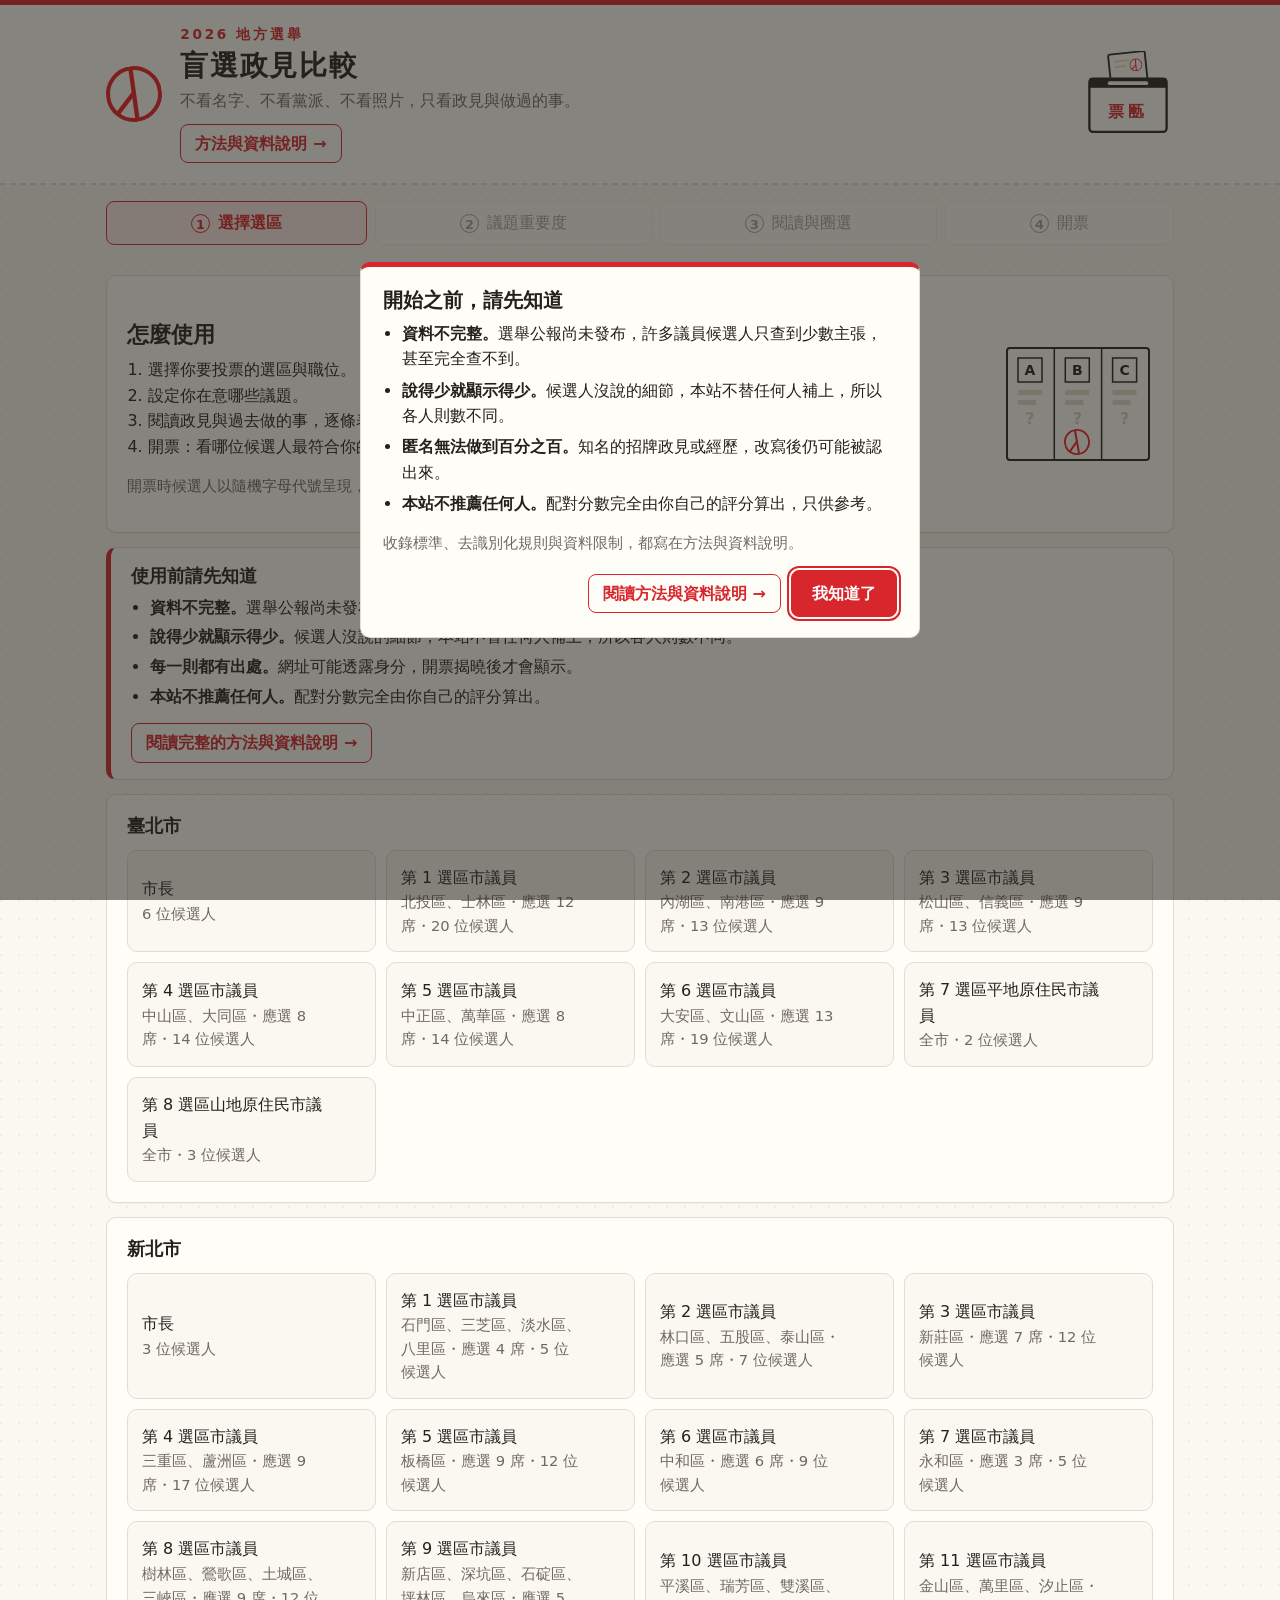
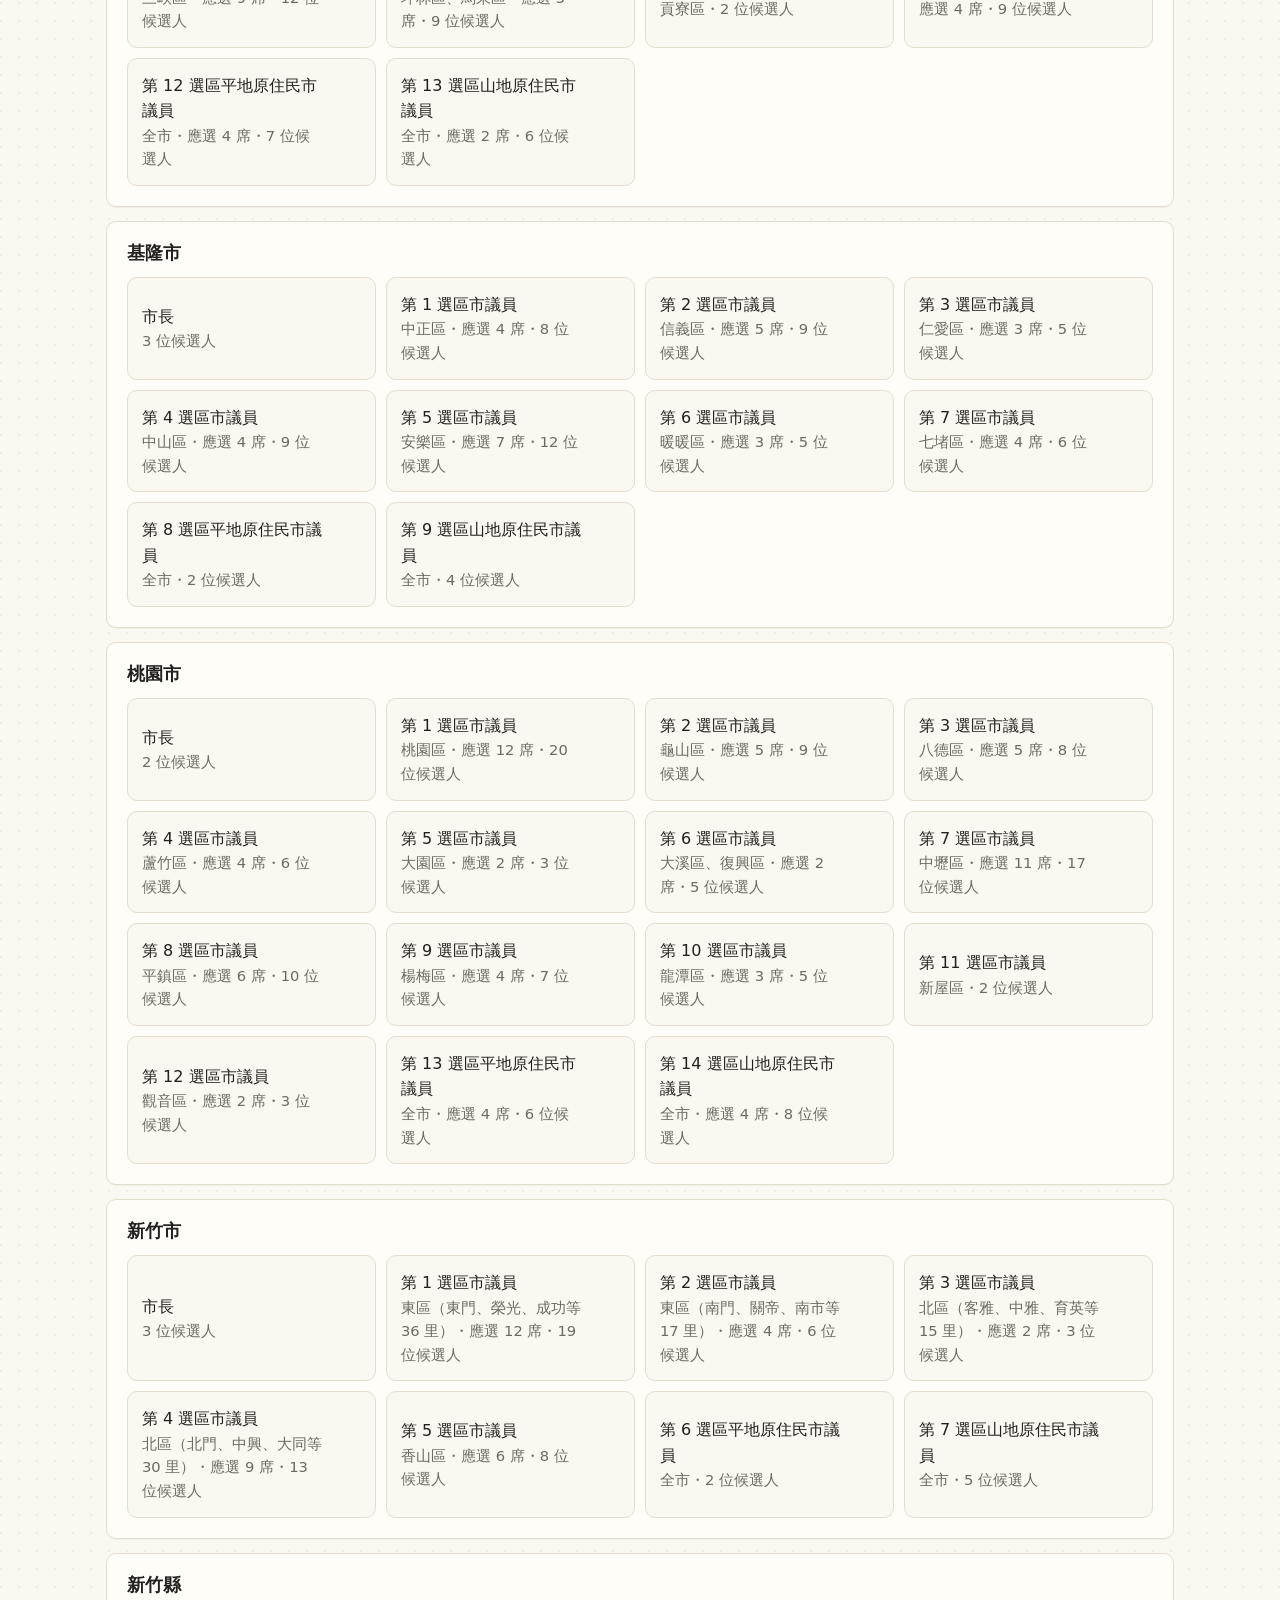
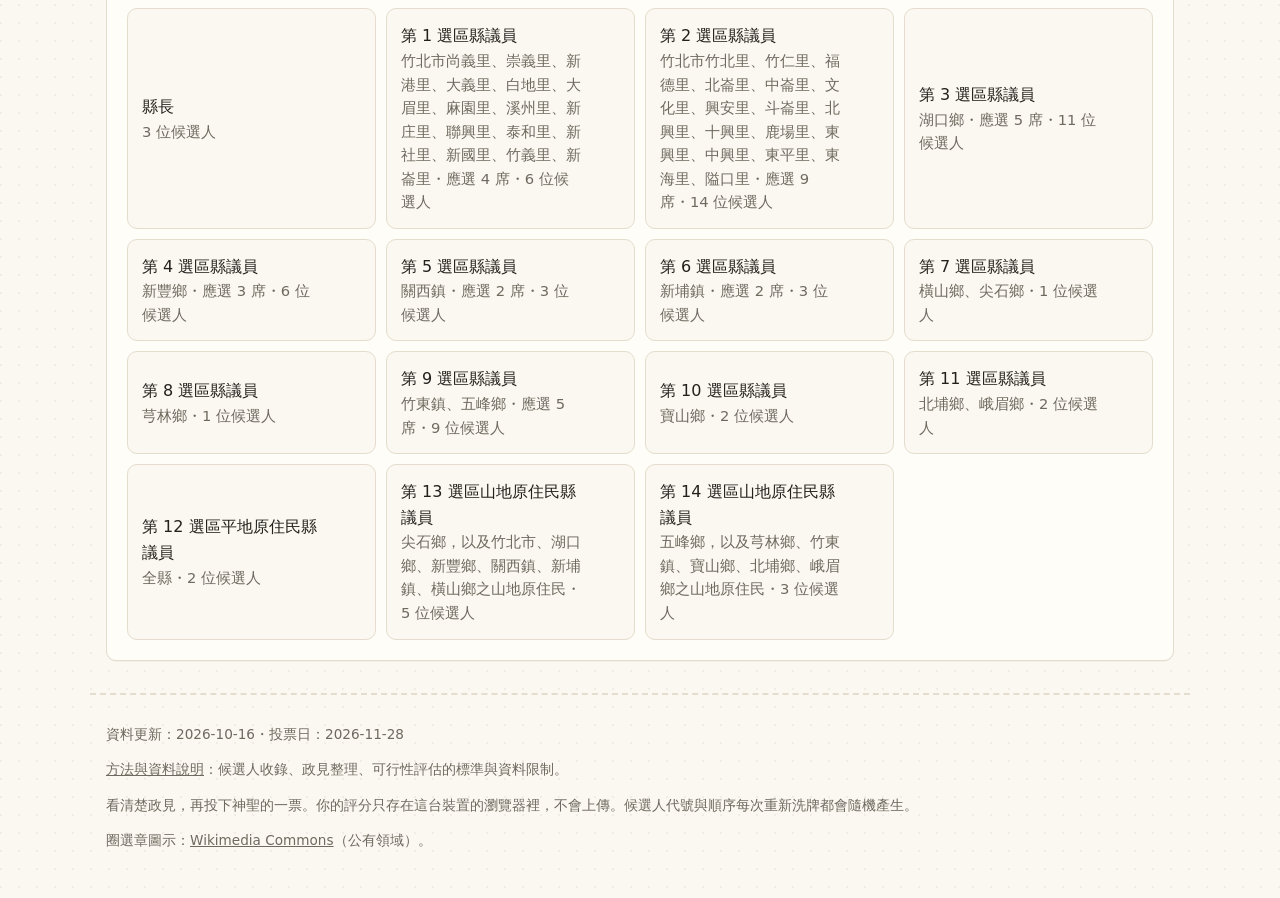
==== index.html @ 2485917e "Add Keelung, Taoyuan, Hsinchu City and Hsinchu County races; order regions geographically Co-Authore" ====
<!doctype html>
<html lang="zh-Hant-TW">
<head>
  <meta charset="utf-8">
  <meta name="viewport" content="width=device-width, initial-scale=1">
  <title>盲選政見比較 · 2026 地方選舉</title>
  <meta name="description" content="隱藏候選人姓名、黨籍與照片，只看政見與做過的事，幫你在沒有成見的情況下找到最合適的候選人。">
  <link rel="stylesheet" href="style.css">
  <script src="analytics.js"></script>
</head>
<body>
  <header class="site-header">
    <div class="wrap header-inner">
      <span class="stamp logo-stamp" aria-hidden="true"></span>
      <div class="header-text">
        <p class="eyebrow">2026 地方選舉</p>
        <h1 class="brand">盲選政見比較</h1>
        <p class="tagline">不看名字、不看黨派、不看照片，只看政見與做過的事。</p>
        <a class="method-cta" href="methodology.html">方法與資料說明<span aria-hidden="true">→</span></a>
      </div>
      <div class="countdown" id="countdown" hidden></div>
      <!-- 投票箱插圖 -->
      <svg class="ballot-box" viewBox="0 0 100 92" aria-hidden="true">
        <g transform="rotate(-6 50 20)">
          <rect x="30" y="2" width="40" height="34" rx="2" fill="#fffdf8" stroke="#23211d" stroke-width="2"/>
          <line x1="36" y1="10" x2="52" y2="10" stroke="#e4ddcd" stroke-width="2"/>
          <line x1="36" y1="16" x2="48" y2="16" stroke="#e4ddcd" stroke-width="2"/>
          <image href="assets/vote-stamp.svg" x="52" y="9" width="14" height="14"/>
        </g>
        <rect x="8" y="30" width="84" height="58" rx="4" fill="#fffdf8" stroke="#23211d" stroke-width="2.5"/>
        <rect x="8" y="30" width="84" height="10" fill="#23211d"/>
        <rect x="28" y="33" width="44" height="4" rx="2" fill="#fbf8f1"/>
        <text x="50" y="72" text-anchor="middle" font-size="17" font-weight="800" fill="#d7262c" font-family="'Noto Sans TC','PingFang TC',sans-serif" letter-spacing="4">票匭</text>
      </svg>
    </div>
  </header>

  <nav class="steps wrap" aria-label="步驟">
    <button data-step="race"><span class="step-no">1</span>選擇選區</button>
    <button data-step="weights"><span class="step-no">2</span>議題重要度</button>
    <button data-step="browse"><span class="step-no">3</span>閱讀與圈選</button>
    <button data-step="result"><span class="step-no">4</span>開票</button>
  </nav>

  <main id="app" class="wrap" tabindex="-1"></main>

  <footer class="site-footer wrap">
    <p id="data-note"></p>
    <p><a href="methodology.html">方法與資料說明</a>：候選人收錄、政見整理、可行性評估的標準與資料限制。</p>
    <p>看清楚政見，再投下神聖的一票。你的評分只存在這台裝置的瀏覽器裡，不會上傳。候選人代號與順序每次重新洗牌都會隨機產生。</p>
    <p>圈選章圖示：<a href="https://commons.wikimedia.org/wiki/File:Elected_candidate_symbol_(voting_stamp,_Taiwan).svg" target="_blank" rel="noopener noreferrer">Wikimedia Commons</a>（公有領域）。</p>
  </footer>

  <!-- 第一次進站的提醒：按「我知道了」後記在瀏覽器，之後不再出現 -->
  <dialog class="method-dialog" id="method-dialog" aria-labelledby="method-dialog-title">
    <h2 id="method-dialog-title">開始之前，請先知道</h2>
    <ul>
      <li><strong>資料不完整。</strong>選舉公報尚未發布，許多議員候選人只查到少數主張，甚至完全查不到。</li>
      <li><strong>說得少就顯示得少。</strong>候選人沒說的細節，本站不替任何人補上，所以各人則數不同。</li>
      <li><strong>匿名無法做到百分之百。</strong>知名的招牌政見或經歷，改寫後仍可能被認出來。</li>
      <li><strong>本站不推薦任何人。</strong>配對分數完全由你自己的評分算出，只供參考。</li>
    </ul>
    <p class="muted">收錄標準、去識別化規則與資料限制，都寫在方法與資料說明。</p>
    <div class="dialog-actions">
      <a class="method-cta" href="methodology.html">閱讀方法與資料說明<span aria-hidden="true">→</span></a>
      <button class="primary" id="method-dialog-ok" type="button" autofocus>我知道了</button>
    </div>
  </dialog>

  <!-- 資料檔：data/sample.js 為虛構範例，可替換成其他選區資料 -->
  <script src="data/new-taipei.js"></script>
  <script src="data/new-taipei-council-01.js"></script>
  <script src="data/new-taipei-council-02.js"></script>
  <script src="data/new-taipei-council-03.js"></script>
  <script src="data/new-taipei-council-04.js"></script>
  <script src="data/new-taipei-council-05.js"></script>
  <script src="data/new-taipei-council-06.js"></script>
  <script src="data/new-taipei-council-07.js"></script>
  <script src="data/new-taipei-council-08.js"></script>
  <script src="data/new-taipei-council-09.js"></script>
  <script src="data/new-taipei-council-10.js"></script>
  <script src="data/new-taipei-council-11.js"></script>
  <script src="data/new-taipei-council-12.js"></script>
  <script src="data/new-taipei-council-13.js"></script>
  <script src="data/taipei-mayor.js"></script>
  <script src="data/taipei-council-01.js"></script>
  <script src="data/taipei-council-02.js"></script>
  <script src="data/taipei-council-03.js"></script>
  <script src="data/taipei-council-04.js"></script>
  <script src="data/taipei-council-05.js"></script>
  <script src="data/taipei-council-06.js"></script>
  <script src="data/taipei-council-pi.js"></script>
  <script src="data/taipei-council-mi.js"></script>
  <script src="data/keelung-mayor.js"></script>
  <script src="data/keelung-council-01.js"></script>
  <script src="data/keelung-council-02.js"></script>
  <script src="data/keelung-council-03.js"></script>
  <script src="data/keelung-council-04.js"></script>
  <script src="data/keelung-council-05.js"></script>
  <script src="data/keelung-council-06.js"></script>
  <script src="data/keelung-council-07.js"></script>
  <script src="data/keelung-council-08.js"></script>
  <script src="data/keelung-council-09.js"></script>
  <script src="data/taoyuan-mayor.js"></script>
  <script src="data/taoyuan-council-01.js"></script>
  <script src="data/taoyuan-council-02.js"></script>
  <script src="data/taoyuan-council-03.js"></script>
  <script src="data/taoyuan-council-04.js"></script>
  <script src="data/taoyuan-council-05.js"></script>
  <script src="data/taoyuan-council-06.js"></script>
  <script src="data/taoyuan-council-07.js"></script>
  <script src="data/taoyuan-council-08.js"></script>
  <script src="data/taoyuan-council-09.js"></script>
  <script src="data/taoyuan-council-10.js"></script>
  <script src="data/taoyuan-council-11.js"></script>
  <script src="data/taoyuan-council-12.js"></script>
  <script src="data/taoyuan-council-13.js"></script>
  <script src="data/taoyuan-council-14.js"></script>
  <script src="data/hsinchu-city-mayor.js"></script>
  <script src="data/hsinchu-city-council-01.js"></script>
  <script src="data/hsinchu-city-council-02.js"></script>
  <script src="data/hsinchu-city-council-03.js"></script>
  <script src="data/hsinchu-city-council-04.js"></script>
  <script src="data/hsinchu-city-council-05.js"></script>
  <script src="data/hsinchu-city-council-06.js"></script>
  <script src="data/hsinchu-city-council-07.js"></script>
  <script src="data/hsinchu-county-mayor.js"></script>
  <script src="data/hsinchu-county-council-01.js"></script>
  <script src="data/hsinchu-county-council-02.js"></script>
  <script src="data/hsinchu-county-council-03.js"></script>
  <script src="data/hsinchu-county-council-04.js"></script>
  <script src="data/hsinchu-county-council-05.js"></script>
  <script src="data/hsinchu-county-council-06.js"></script>
  <script src="data/hsinchu-county-council-07.js"></script>
  <script src="data/hsinchu-county-council-08.js"></script>
  <script src="data/hsinchu-county-council-09.js"></script>
  <script src="data/hsinchu-county-council-10.js"></script>
  <script src="data/hsinchu-county-council-11.js"></script>
  <script src="data/hsinchu-county-council-12.js"></script>
  <script src="data/hsinchu-county-council-13.js"></script>
  <script src="data/hsinchu-county-council-14.js"></script>
  <script src="data/new-taipei-feasibility.js"></script>
  <script src="app.js"></script>
</body>
</html>
---- style.css ----
/*
 * 視覺主題：選票紙 + 圈選章。
 * 底色取自選票的米白紙張，唯一的強調色是圈選章的「朱紅印泥」。
 * 刻意避開藍、綠、白綠、橘、黃等容易聯想到特定政黨的顏色；
 * 候選人之間只用字母區分，不使用不同顏色。
 */
:root {
  --bg: #fbf8f1;
  --paper: #fffdf8;
  --ink: #23211d;
  --muted: #6f6a60;
  --line: #e4ddcd;
  --soft: #f3eee2;
  --stamp: #d7262c;
  --stamp-soft: #fbe9e6;
  --radius: 10px;
  color-scheme: light;
}

* { box-sizing: border-box; }
body {
  margin: 0;
  background:
    radial-gradient(circle at 1px 1px, rgba(35, 33, 29, .05) 1px, transparent 0) 0 0 / 18px 18px,
    var(--bg);
  color: var(--ink);
  font-family: "Noto Sans TC", "PingFang TC", "Microsoft JhengHei", system-ui, sans-serif;
  line-height: 1.6;
}
.wrap { max-width: 1100px; margin: 0 auto; padding: 0 16px; }
h1, h2, h3, h4 { line-height: 1.3; }
h2 { font-size: 1.4rem; margin: 1.5rem 0 .5rem; }
h3 { font-size: 1.1rem; margin: 0 0 .75rem; }
.muted { color: var(--muted); font-size: .92rem; }
button, input { font: inherit; color: inherit; }
button { cursor: pointer; }
button:focus-visible, input:focus-visible, summary:focus-visible {
  outline: 2px solid var(--stamp); outline-offset: 2px;
}
#app:focus { outline: none; }

/* ---------- 圈選章 ---------- */
.stamp {
  /* 圈選章圖檔：Wikimedia Commons, Public Domain */
  display: inline-block; flex: none;
  width: 1.6em; height: 1.6em;
  background: url(assets/vote-stamp.svg) center / contain no-repeat;
}
.stamp.on-dark { filter: brightness(0) invert(1); }

/* ---------- 頁首 ---------- */
.site-header {
  background: var(--paper);
  border-bottom: 2px dashed var(--line); /* 選票撕線 */
  position: relative;
}
.site-header::before { /* 頂端朱紅細條 */
  content: ""; position: absolute; inset: 0 0 auto 0; height: 5px; background: var(--stamp);
}
.header-inner { display: flex; align-items: center; gap: 18px; padding-block: 24px 20px; }
.logo-stamp { font-size: 2.2rem; transform: rotate(-8deg); }
.header-text { flex: 1; min-width: 0; }
.eyebrow { margin: 0; font-size: .85rem; letter-spacing: .2em; color: var(--stamp); font-weight: 700; }
.brand { margin: 2px 0 0; font-size: 1.75rem; letter-spacing: .06em; }
.tagline { margin: .25rem 0 0; color: var(--muted); }
.countdown {
  flex: none; text-align: center; border: 2px solid var(--ink); border-radius: 8px;
  padding: 6px 14px; background: var(--paper); line-height: 1.25;
}
.countdown small { display: block; font-size: .75rem; color: var(--muted); }
.countdown strong { font-size: 1.8rem; color: var(--stamp); font-variant-numeric: tabular-nums; }
.ballot-box { flex: none; width: 92px; height: auto; }
@media (max-width: 640px) {
  .ballot-box { display: none; }
  .header-inner { flex-wrap: wrap; gap: 12px; }
  .logo-stamp { font-size: 1.7rem; }
  .brand { font-size: 1.4rem; }
}

/* ---------- 步驟 ---------- */
.steps { display: flex; gap: 8px; padding-block: 16px; overflow-x: auto; }
.steps button {
  flex: 1 0 auto; display: inline-flex; align-items: center; justify-content: center; gap: 8px;
  border: 1px solid var(--line); background: var(--paper);
  border-radius: 8px; padding: 8px 14px; white-space: nowrap;
}
.step-no {
  display: inline-grid; place-items: center; width: 1.5em; height: 1.5em;
  border: 1.5px solid currentColor; border-radius: 50%; font-size: .8rem; font-weight: 700;
}
.steps button[aria-current="step"] { border-color: var(--stamp); color: var(--stamp); font-weight: 700; background: var(--stamp-soft); }
.steps button:disabled { opacity: .4; cursor: not-allowed; }

/* ---------- 卡片 ---------- */
.card, .intro {
  background: var(--paper); border: 1px solid var(--line);
  border-radius: var(--radius); padding: 20px; margin: 14px 0;
  box-shadow: 0 1px 0 rgba(35, 33, 29, .04);
}
.intro { display: grid; grid-template-columns: 1fr auto; gap: 20px; align-items: center; }
.intro ol { padding-left: 1.3em; margin: .5rem 0; }
.intro-art { width: 150px; }
@media (max-width: 640px) { .intro { grid-template-columns: 1fr; } .intro-art { display: none; } }

.race-list { display: grid; gap: 10px; grid-template-columns: repeat(auto-fill, minmax(220px, 1fr)); }
.race-btn {
  display: flex; align-items: center; gap: 12px; text-align: left;
  padding: 14px; border: 1.5px solid var(--line); border-radius: var(--radius); background: var(--bg);
}
.race-btn > span:first-child { flex: 1; display: flex; flex-direction: column; }
.race-btn .stamp { opacity: 0; transform: rotate(-12deg) scale(.6); transition: .15s; }
.race-btn:hover { border-color: var(--ink); }
.race-btn:hover .stamp { opacity: .35; transform: rotate(-12deg) scale(1); }
.race-btn.is-selected { border-color: var(--stamp); }
.race-btn.is-selected .stamp { opacity: 1; transform: rotate(-12deg) scale(1); }

.seg { display: inline-flex; flex-wrap: wrap; border: 1px solid var(--line); border-radius: 8px; overflow: hidden; background: var(--paper); }
.seg button { border: 0; background: transparent; padding: 6px 12px; border-right: 1px solid var(--line); }
.seg button:last-child { border-right: 0; }
.seg button[aria-checked="true"] { background: var(--ink); color: var(--paper); }

.weights { display: grid; gap: 10px; margin: 16px 0; }
.weight-row {
  display: flex; flex-wrap: wrap; align-items: center; justify-content: space-between; gap: 8px;
  background: var(--paper); border: 1px solid var(--line); border-radius: var(--radius); padding: 10px 14px;
}
.weight-label { font-weight: 600; }

.toolbar { display: flex; flex-wrap: wrap; gap: 10px; align-items: center; margin: 12px 0; }
.search {
  flex: 1 1 220px; min-width: 0; padding: 7px 12px;
  border: 1px solid var(--line); border-radius: 8px; background: var(--paper);
}
.check { display: inline-flex; gap: 6px; align-items: center; font-size: .92rem; }
.check input { accent-color: var(--stamp); }

.chips { display: flex; flex-wrap: wrap; gap: 6px; margin-bottom: 10px; }
.chip { border: 1px solid var(--line); background: var(--paper); border-radius: 999px; padding: 4px 12px; font-size: .9rem; }
.chip[aria-pressed="true"] { background: var(--ink); color: var(--paper); border-color: var(--ink); }

.progress { display: flex; align-items: center; gap: 10px; font-size: .9rem; color: var(--muted); }
.bar { display: inline-block; flex: 1; max-width: 240px; height: 6px; background: var(--soft); border-radius: 99px; overflow: hidden; }
.bar > span { display: block; height: 100%; background: var(--stamp); }
.bar.big { display: block; max-width: none; height: 10px; margin: 8px 0 4px; }

/* ---------- 政見比較：選票欄位 ---------- */
.topic-block { margin: 26px 0; }
.topic-block > h3 { display: flex; align-items: center; gap: 8px; border-bottom: 2px solid var(--ink); padding-bottom: 6px; }
.topic-block > h3::before { content: ""; width: 6px; height: 1.1em; background: var(--stamp); border-radius: 2px; }
.compare { display: grid; gap: 12px; grid-template-columns: repeat(var(--n), minmax(0, 1fr)); }
@media (max-width: 760px) { .compare { grid-template-columns: 1fr; } }
.compare.many { grid-template-columns: repeat(auto-fill, minmax(240px, 1fr)); }
.absent { font-size: .88rem; color: var(--muted); margin: -4px 0 10px; }
.kind-section { margin-top: 28px; padding-top: 16px; border-top: 3px double var(--ink); }
.kind-title { margin-bottom: 4px; }
.kind-title .muted { font-size: .9rem; font-weight: 400; }
.past-detail { margin-top: 8px; }
.past-detail > summary { cursor: pointer; font-size: .9rem; text-decoration: underline; }
.past-detail .past-role { margin-top: 10px; }
.past-detail .stream { margin-top: 8px; }
.warn { display: inline-block; margin-left: 6px; padding: 0 6px; border: 1px dashed var(--stamp); color: var(--stamp); font-size: .82rem; border-radius: 3px; }
/* 全盲閱讀：不分候選人，所有項目打散成卡片 */
.stream { display: grid; gap: 12px; grid-template-columns: repeat(auto-fill, minmax(260px, 1fr)); }
.stream .item { background: var(--paper); border: 1.5px solid var(--ink); border-radius: 4px; padding: 12px; }
.col { background: var(--paper); border: 1.5px solid var(--ink); border-radius: 4px; padding: 0 12px 12px; }

/* 候選人代號：仿選票上的號次方格 */
.cand-tag {
  display: flex; align-items: center; gap: 10px;
  font-size: 1rem; margin: 0 -12px 8px; padding: 8px 12px;
  border-bottom: 1.5px solid var(--ink); letter-spacing: .04em;
}
.cand-tag .letter {
  display: inline-grid; place-items: center; width: 1.9em; height: 1.9em;
  border: 1.5px solid var(--ink); font-weight: 800; font-size: 1.05rem;
}
.card > .cand-tag { margin: -20px -20px 12px; padding: 12px 20px; }
.card.result > .result-head .cand-tag { margin: 0; padding: 0; border: 0; }
.empty { color: var(--muted); font-style: italic; font-size: .92rem; }

.item { border-top: 1px dashed var(--line); padding: 10px 0; }
.item:first-of-type { border-top: 0; }
.item-meta { display: flex; gap: 6px; font-size: .78rem; }
.item-meta span { background: var(--soft); border-radius: 4px; padding: 1px 6px; color: var(--muted); }
.item.record .kind { border: 1px solid var(--muted); background: transparent; }
.item-title { margin: 4px 0 2px; font-weight: 600; }
.item-detail { margin: 0; font-size: .92rem; color: var(--muted); }
.item-src { margin: 4px 0 0; font-size: .82rem; }
.item-src a { color: inherit; }

.rate { display: flex; gap: 6px; margin-top: 8px; }
.rate button {
  flex: 1; display: inline-flex; align-items: center; justify-content: center; gap: 4px;
  border: 1px solid var(--line); background: transparent; border-radius: 6px; padding: 4px 0; font-size: .88rem;
}
.rate .stamp { font-size: .75rem; display: none; }
.rate button.r1[aria-checked="true"] { border-color: var(--stamp); color: var(--stamp); background: var(--stamp-soft); font-weight: 700; }
.rate button.r1[aria-checked="true"] .stamp { display: inline-grid; animation: stamp .25s ease-out; }
.rate button.r0[aria-checked="true"] { background: var(--soft); border-color: var(--muted); }
.rate button.r-1[aria-checked="true"] { border-color: var(--ink); background: var(--ink); color: var(--paper); }
@keyframes stamp { from { transform: scale(1.8) rotate(-20deg); opacity: 0; } to { transform: scale(1) rotate(-8deg); opacity: 1; } }
@media (prefers-reduced-motion: reduce) { .rate button .stamp { animation: none !important; } }

/* ---------- 可行性評估 ---------- */
.feas { margin-top: 8px; padding: 8px 10px; background: var(--soft); border-radius: 6px; font-size: .86rem; }
.feas p { margin: 0; }
.feas-head { display: flex; flex-wrap: wrap; align-items: center; gap: 6px; font-weight: 700; }
.feas-aspects { display: inline-flex; flex-wrap: wrap; gap: 4px; font-weight: 400; }
.feas.long { background: var(--paper); border: 1px dashed var(--ink); }
.feas-long { display: flex; flex-wrap: wrap; gap: 4px 14px; margin-top: 4px !important; font-weight: 600; }
.feas-reason { color: var(--muted); margin-top: 4px !important; }
.lv, .lv-sm { border-radius: 4px; padding: 0 6px; border: 1.5px solid var(--muted); }
.lv-sm { font-size: .76rem; border-width: 1px; }
.lv-high { border-color: var(--ink); background: var(--ink); color: var(--paper); }
.lv-medium { border-color: var(--ink); color: var(--ink); background: var(--paper); }
.lv-low { border-color: var(--stamp); color: var(--stamp); background: var(--paper); }
.lv-unclear { border-style: dashed; color: var(--muted); }
.method { margin: 10px 0; font-size: .9rem; background: var(--paper); border: 1px solid var(--line); border-radius: 6px; padding: 8px 12px; }
.method summary { cursor: pointer; font-weight: 700; }
.method ul { margin: 6px 0 0; padding-left: 1.2em; }

/* ---------- 過去政見兌現 ---------- */
.status {
  display: inline-block; font-size: .8rem; font-weight: 700; border-radius: 4px;
  padding: 1px 8px; margin-top: 6px; border: 1.5px solid var(--muted); color: var(--muted);
}
.status.s-done { border-color: var(--ink); background: var(--ink); color: var(--paper); }
.status.s-partial, .status.s-in_progress { border-color: var(--ink); color: var(--ink); }
.status.s-not_done { border-color: var(--stamp); color: var(--stamp); }
.status.s-unknown, .status.s-not_applicable { border-style: dashed; }
.status-row { display: flex; flex-wrap: wrap; gap: 6px; margin: 0; }
.status-row .status { margin-top: 0; }
.past-panel .compare .col { padding-bottom: 14px; }
.past-role + .past-role { border-top: 1px dashed var(--line); margin-top: 10px; padding-top: 10px; }
.past-role p { margin: 2px 0; }
.rate-line { display: flex; flex-wrap: wrap; gap: 6px; align-items: baseline; font-size: .9rem; margin-top: 6px !important; }
.rate-line strong { color: var(--stamp); }
.rate-line a { color: inherit; font-size: .82rem; }
.past-summary { display: flex; flex-wrap: wrap; gap: 8px; align-items: center; margin-top: 10px; font-size: .9rem; }

/* ---------- 按鈕 ---------- */
.actions { display: flex; justify-content: flex-end; margin: 24px 0; }
.primary, summary.primary {
  display: inline-flex; align-items: center; gap: 8px;
  background: var(--stamp); color: #fff; border: 1px solid var(--stamp);
  border-radius: 8px; padding: 10px 20px; font-weight: 700;
}
.primary:hover { filter: brightness(1.08); }
.link { border: 0; background: none; text-decoration: underline; padding: 0; color: var(--stamp); }
.race-note {
  font-size: .88rem; color: var(--muted); background: var(--paper);
  border: 1px solid var(--line); border-left: 4px solid var(--stamp); border-radius: 6px; padding: 8px 12px;
}
.notice { background: var(--stamp-soft); border-radius: var(--radius); padding: 12px 14px; }

/* ---------- 開票結果 ---------- */
.result-head { display: flex; align-items: center; gap: 12px; }
.result-head .cand-tag { flex: 1; }
.rank { font-weight: 800; color: var(--muted); min-width: 2em; }
.pct { font-size: 1.4rem; font-weight: 800; font-variant-numeric: tabular-nums; }
.result.top { border: 2px solid var(--stamp); }
.result.top .rank { color: var(--stamp); }
.best-stamp {
  transform: rotate(-8deg); white-space: nowrap;
  border: 3px double var(--stamp); color: var(--stamp); border-radius: 6px;
  padding: 2px 10px; font-weight: 900; letter-spacing: .2em; opacity: .85; pointer-events: none;
}
.breakdown { list-style: none; padding: 0; margin: 8px 0 0; font-size: .9rem; }
.breakdown li { display: flex; justify-content: space-between; gap: 8px; border-top: 1px solid var(--soft); padding: 4px 0; }
.identity {
  margin-top: 12px; padding: 10px 12px; border: 2px solid var(--ink); border-radius: 6px; background: var(--bg);
  display: flex; flex-wrap: wrap; gap: 12px; align-items: baseline;
}
.identity strong { font-size: 1.15rem; }

.reveal-box { display: flex; flex-direction: column; align-items: flex-start; gap: 12px; margin: 24px 0; }
.reveal-box > button:not(.primary) { border: 1px solid var(--line); background: var(--paper); border-radius: 8px; padding: 7px 14px; }
.reveal-box details { background: var(--paper); border: 1px solid var(--line); border-radius: var(--radius); padding: 12px; }
.reveal-box summary { list-style: none; cursor: pointer; }
.reveal-box summary::-webkit-details-marker { display: none; }

.site-footer { color: var(--muted); font-size: .85rem; border-top: 2px dashed var(--line); padding-block: 16px 32px; margin-top: 32px; }
.site-footer a { color: inherit; }

/* ---------- 方法與資料說明頁 ---------- */
.brand-link, .brand-link:visited { color: inherit; text-decoration: none; }
.doc { max-width: 860px; }
.doc h1 { font-size: 1.6rem; margin: 0 0 .25rem; }
.doc h2 { margin-top: 0; }
.doc h3 { margin: 1.1rem 0 .4rem; font-size: 1rem; }
.doc li { margin: 4px 0; }
.doc section { scroll-margin-top: 16px; }
.doc a { color: var(--stamp); }
.toc ol { columns: 2; column-gap: 24px; margin: 8px 0 0; }
@media (max-width: 640px) { .toc ol { columns: 1; } }
table.def { width: 100%; border-collapse: collapse; font-size: .92rem; margin: 6px 0; }
table.def th, table.def td { border-top: 1px solid var(--line); padding: 8px 6px; vertical-align: top; text-align: left; }
table.def th { width: 8.5em; white-space: nowrap; }
@media (max-width: 640px) { table.def th { width: auto; white-space: normal; } }
.formula { font-family: ui-monospace, Menlo, monospace; background: var(--soft); border-radius: 6px; padding: 8px 12px; overflow-x: auto; }
.todo { background: #fff4c2; border: 1px dashed #b38f00; border-radius: 6px; padding: 6px 10px; display: block; margin-top: 8px; }
.back { margin: 24px 0; }
.back .primary { text-decoration: none; }
.site-header a.stamp { text-decoration: none; }
.method-link { color: var(--stamp); white-space: nowrap; font-weight: 700; }
.method-cta {
  display: inline-flex; align-items: center; gap: 6px; margin-top: 10px;
  border: 1.5px solid var(--stamp); border-radius: 8px; padding: 6px 14px;
  color: var(--stamp); background: var(--paper); font-weight: 700; text-decoration: none;
}
.method-cta:hover { background: var(--stamp-soft); }
.method-card {
  background: var(--paper); border: 1px solid var(--line); border-left: 5px solid var(--stamp);
  border-radius: var(--radius); padding: 16px 20px; margin: 14px 0;
}
.method-card h2 { margin: 0 0 .4rem; font-size: 1.15rem; }
.method-card ul { margin: 0 0 .2rem; padding-left: 1.2em; }
.method-card li { margin: .25rem 0; }
.doc a.primary { color: #fff; }

/* ---------- 第一次進站提醒 ---------- */
.method-dialog {
  width: min(560px, calc(100vw - 32px)); max-height: calc(100vh - 32px); overflow: auto;
  border: 1px solid var(--line); border-top: 5px solid var(--stamp); border-radius: var(--radius);
  background: var(--paper); color: var(--ink); padding: 20px 22px;
}
.method-dialog::backdrop { background: rgba(35, 33, 29, .55); }
.method-dialog h2 { margin: 0 0 .5rem; font-size: 1.25rem; }
.method-dialog ul { margin: 0 0 .6rem; padding-left: 1.2em; }
.method-dialog li { margin: .35rem 0; }
.dialog-actions { display: flex; flex-wrap: wrap; justify-content: flex-end; align-items: center; gap: 10px; margin-top: 8px; }
.dialog-actions .method-cta { margin-top: 0; }
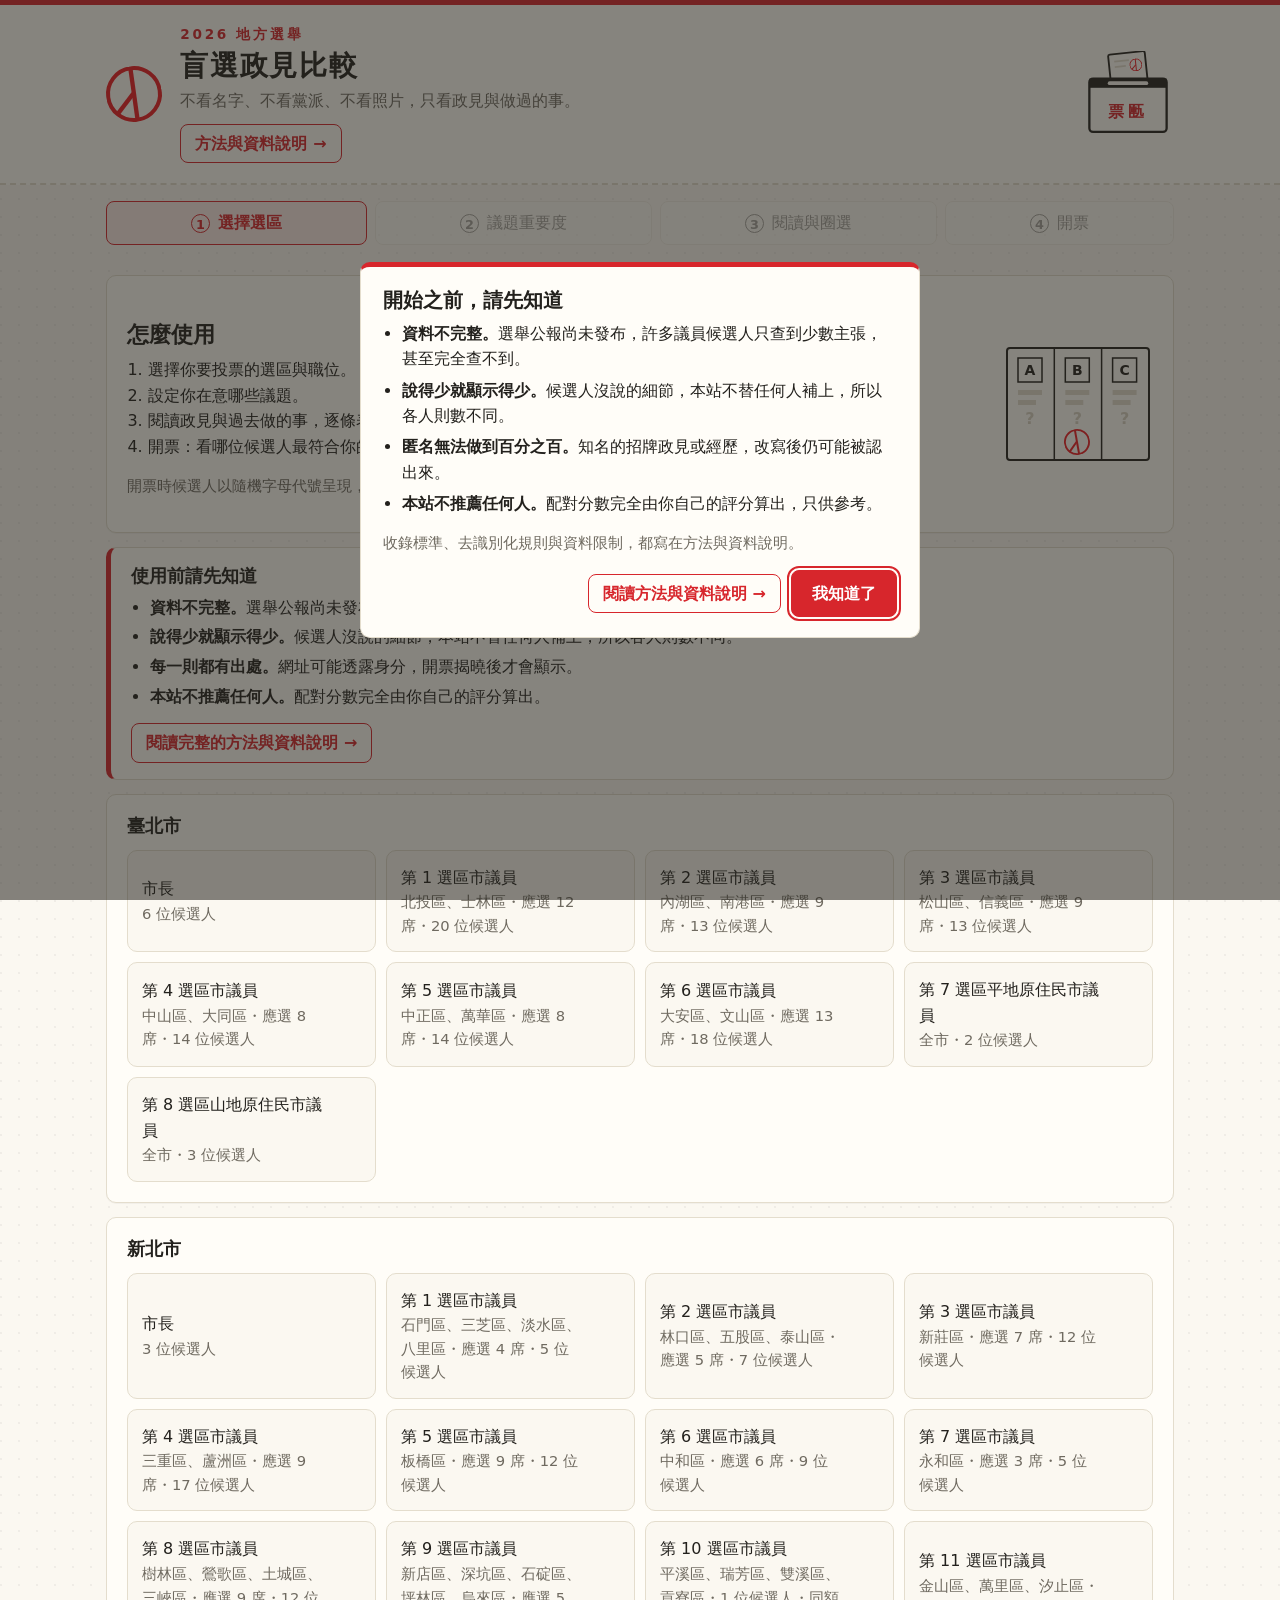
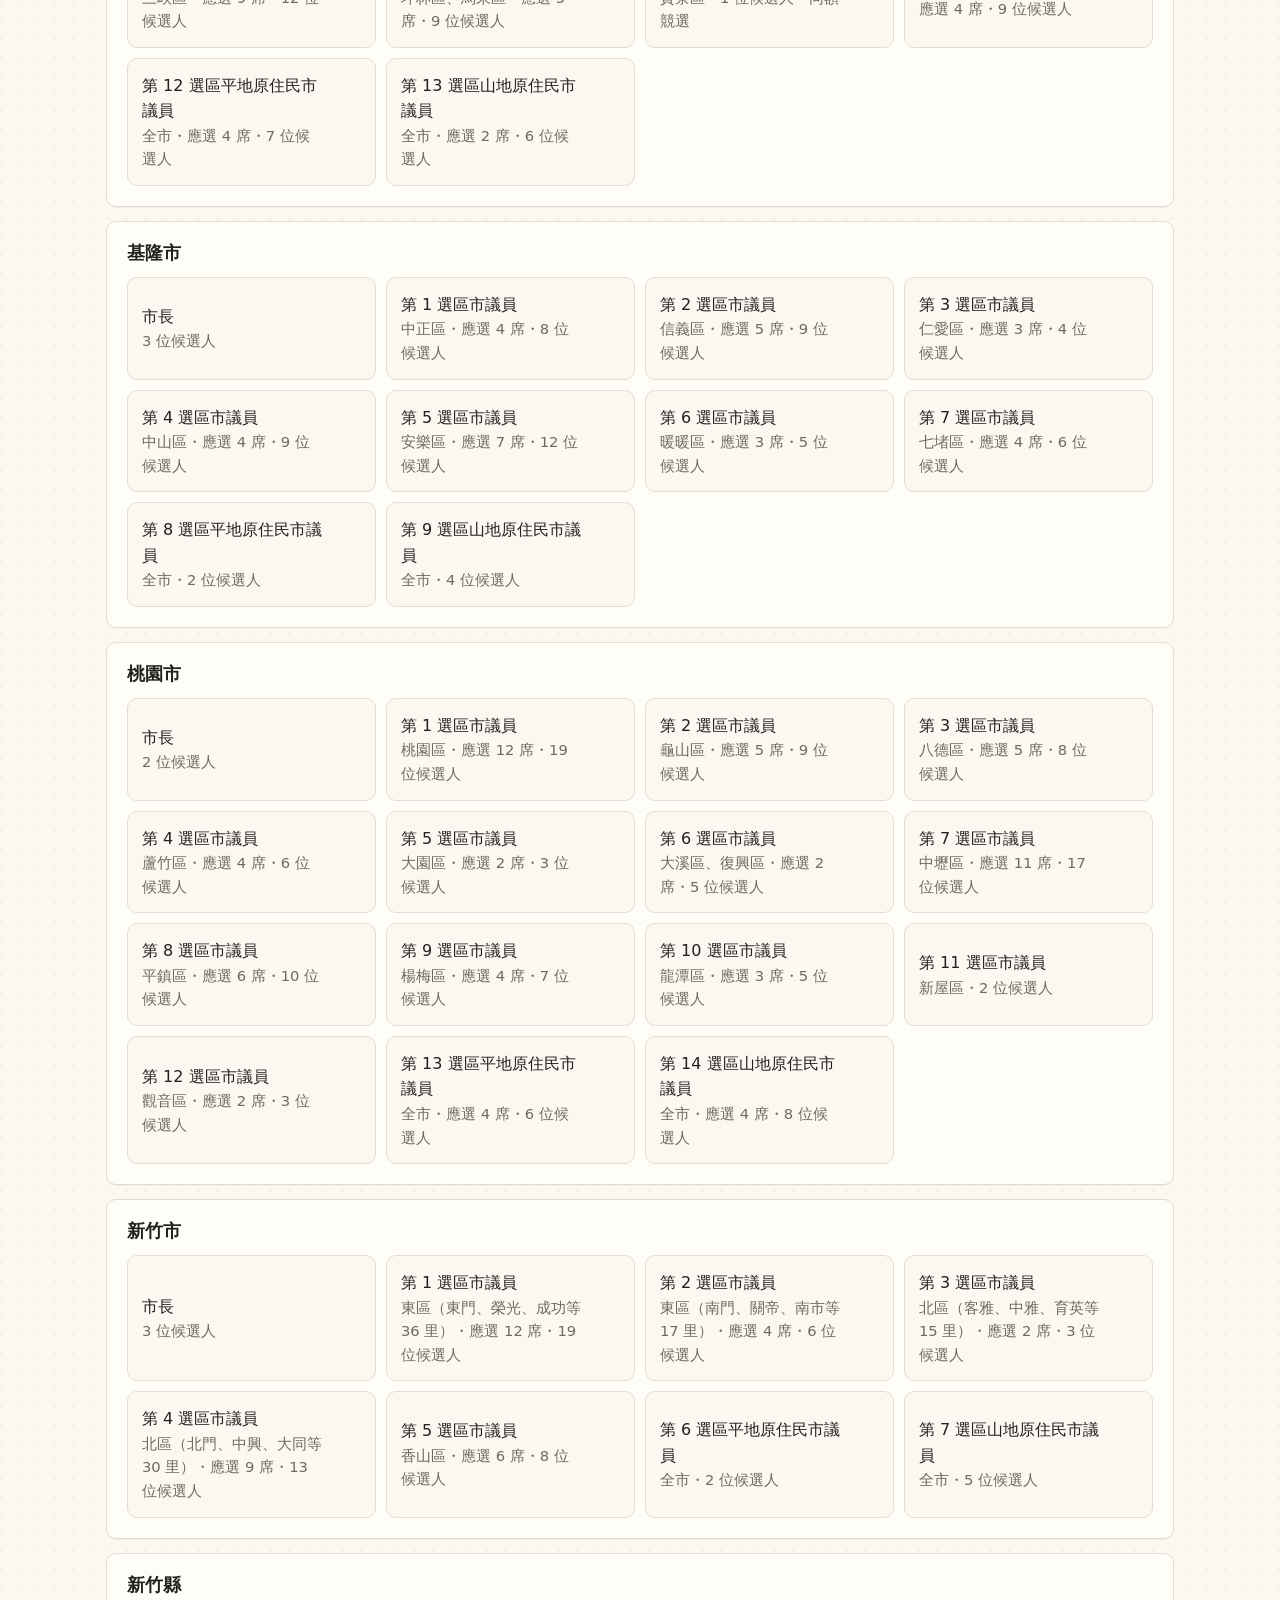
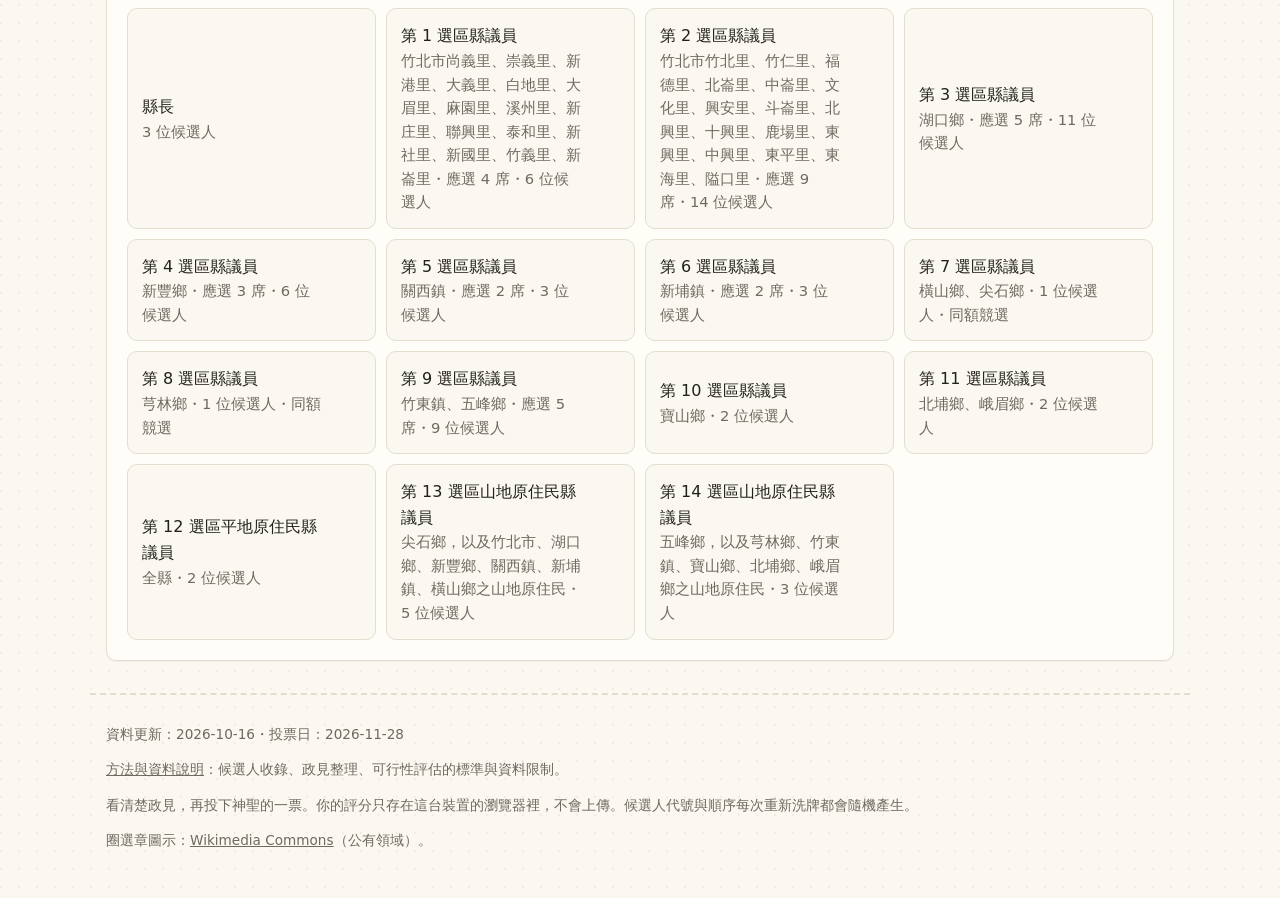
==== commit 9a890e00: "Load Taipei mayor feasibility with sources; add minor candidates' platforms; stats cover all races C" ====
--- a/index.html
+++ b/index.html
@@ -140,6 +140,7 @@
   <script src="data/hsinchu-county-council-13.js"></script>
   <script src="data/hsinchu-county-council-14.js"></script>
   <script src="data/new-taipei-feasibility.js"></script>
+  <script src="data/taipei-feasibility.js"></script>
   <script src="app.js"></script>
 </body>
 </html>
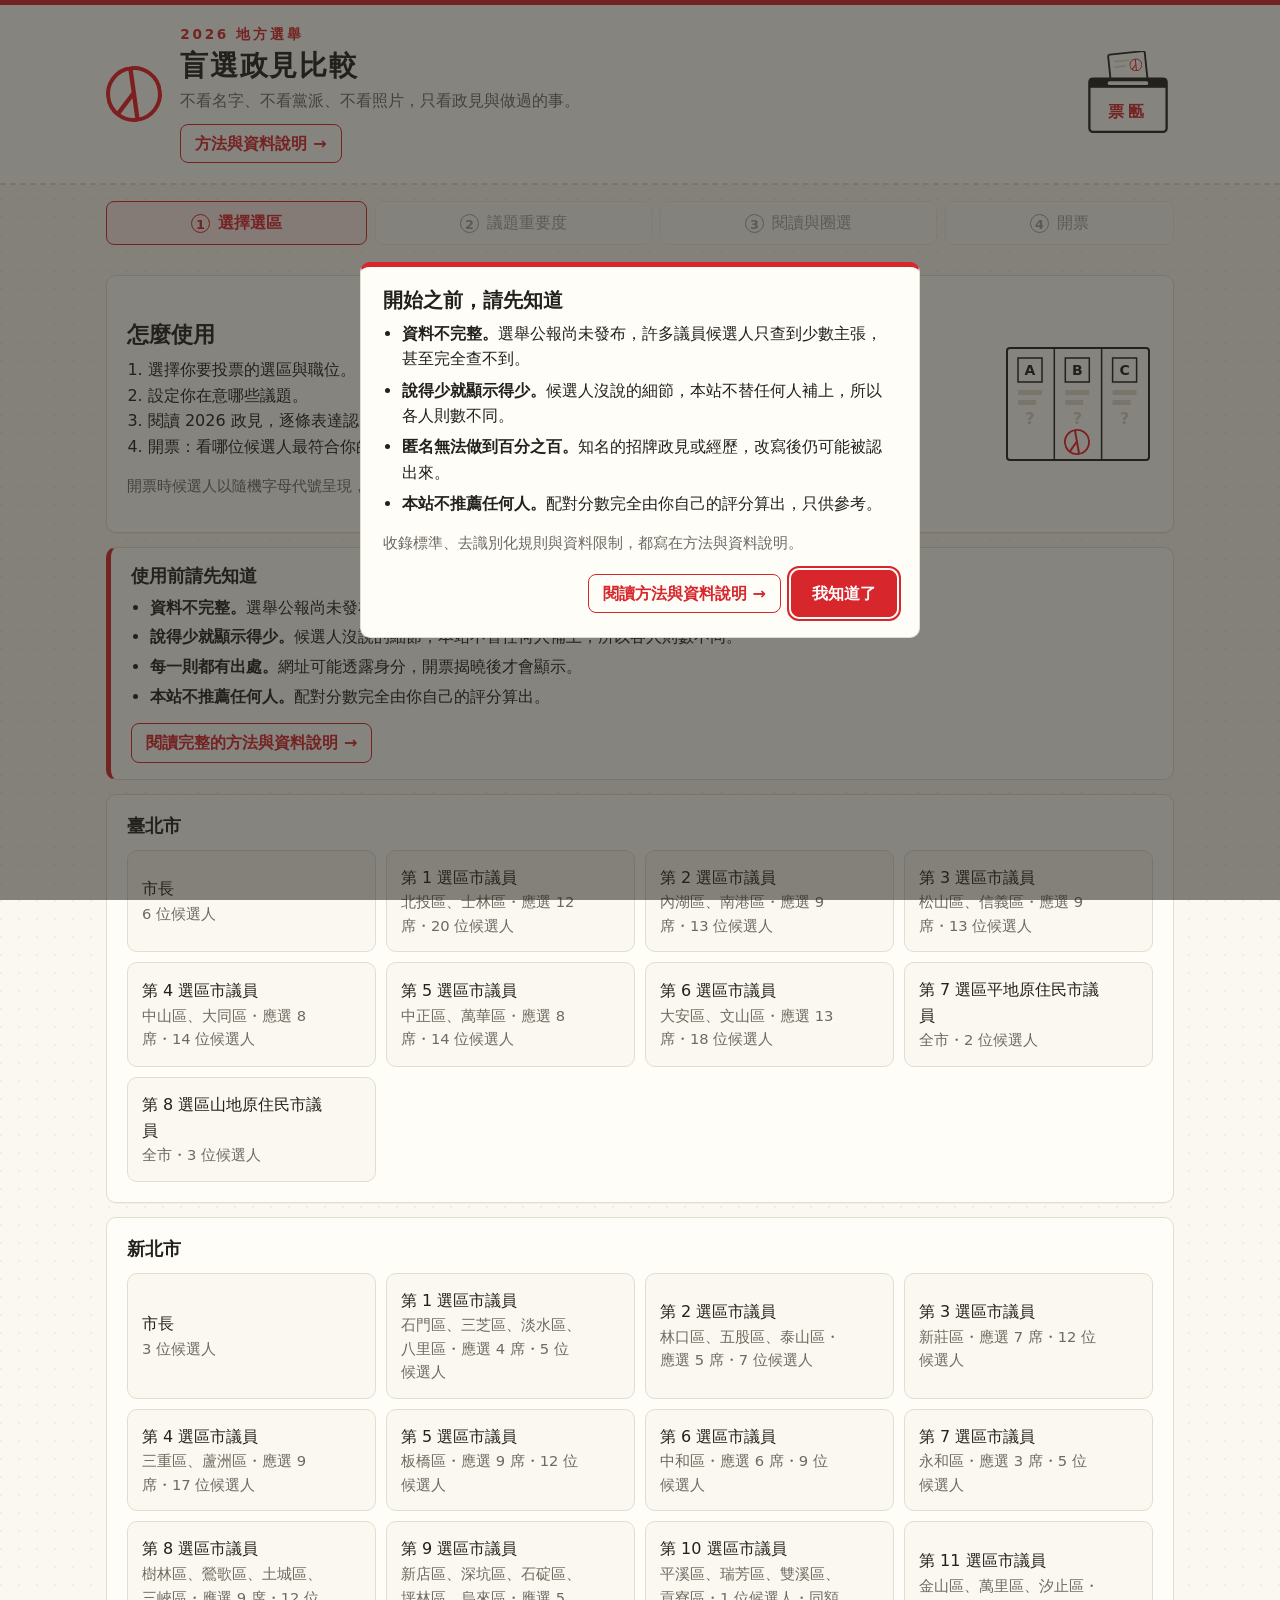
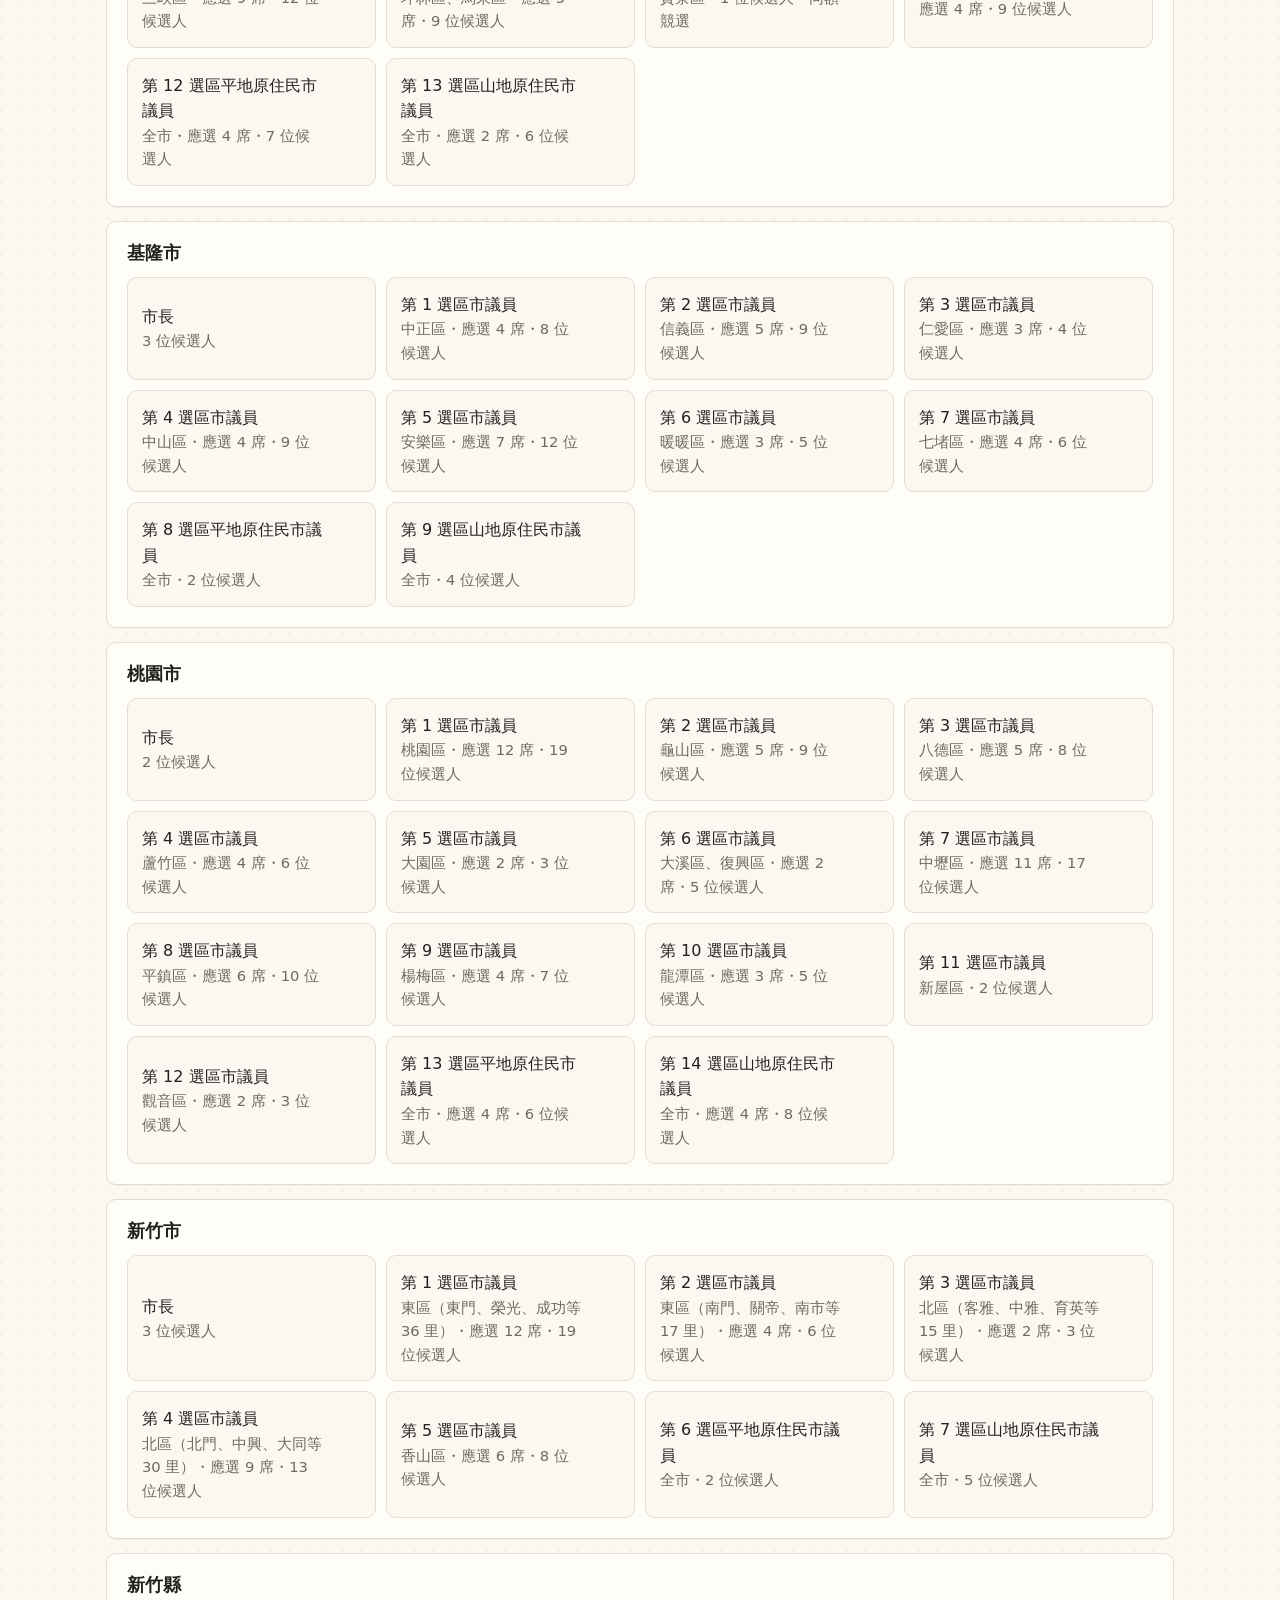
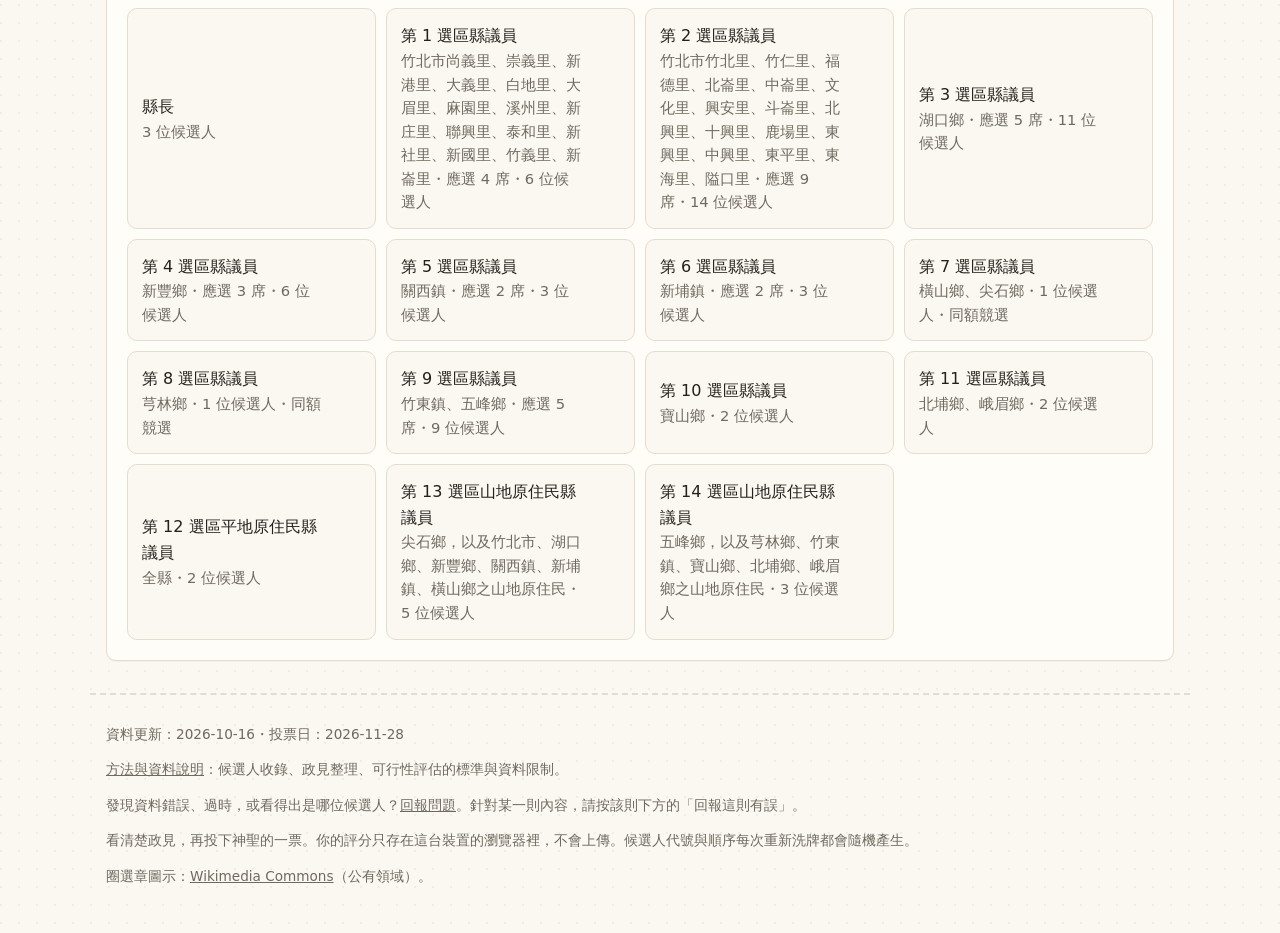
==== commit 51446758: "Add user report links via Google Form Each card links to the report form prefilled with race and a c" ====
--- a/index.html
+++ b/index.html
@@ -47,6 +47,7 @@
   <footer class="site-footer wrap">
     <p id="data-note"></p>
     <p><a href="methodology.html">方法與資料說明</a>：候選人收錄、政見整理、可行性評估的標準與資料限制。</p>
+    <p>發現資料錯誤、過時，或看得出是哪位候選人？<a href="https://docs.google.com/forms/d/e/1FAIpQLSd2tlENBhbJDLEPKVuJ73XFdEEffJJ1iIil0zT04Gh-xb3Fww/viewform" target="_blank" rel="noopener noreferrer">回報問題</a>。針對某一則內容，請按該則下方的「回報這則有誤」。</p>
     <p>看清楚政見，再投下神聖的一票。你的評分只存在這台裝置的瀏覽器裡，不會上傳。候選人代號與順序每次重新洗牌都會隨機產生。</p>
     <p>圈選章圖示：<a href="https://commons.wikimedia.org/wiki/File:Elected_candidate_symbol_(voting_stamp,_Taiwan).svg" target="_blank" rel="noopener noreferrer">Wikimedia Commons</a>（公有領域）。</p>
   </footer>
--- a/style.css
+++ b/style.css
@@ -160,7 +160,7 @@
 .past-detail .stream { margin-top: 8px; }
 .warn { display: inline-block; margin-left: 6px; padding: 0 6px; border: 1px dashed var(--stamp); color: var(--stamp); font-size: .82rem; border-radius: 3px; }
 /* 全盲閱讀：不分候選人，所有項目打散成卡片 */
-.stream { display: grid; gap: 12px; grid-template-columns: repeat(auto-fill, minmax(260px, 1fr)); }
+.stream { display: grid; gap: 12px; grid-template-columns: repeat(auto-fill, minmax(min(100%, 260px), 1fr)); }
 .stream .item { background: var(--paper); border: 1.5px solid var(--ink); border-radius: 4px; padding: 12px; }
 .col { background: var(--paper); border: 1.5px solid var(--ink); border-radius: 4px; padding: 0 12px 12px; }
 
@@ -254,7 +254,7 @@
 .notice { background: var(--stamp-soft); border-radius: var(--radius); padding: 12px 14px; }
 
 /* ---------- 開票結果 ---------- */
-.result-head { display: flex; align-items: center; gap: 12px; }
+.result-head { display: flex; flex-wrap: wrap; align-items: center; gap: 12px; }
 .result-head .cand-tag { flex: 1; }
 .rank { font-weight: 800; color: var(--muted); min-width: 2em; }
 .pct { font-size: 1.4rem; font-weight: 800; font-variant-numeric: tabular-nums; }
@@ -330,3 +330,5 @@
 .method-dialog li { margin: .35rem 0; }
 .dialog-actions { display: flex; flex-wrap: wrap; justify-content: flex-end; align-items: center; gap: 10px; margin-top: 8px; }
 .dialog-actions .method-cta { margin-top: 0; }
+.item-report { margin: 6px 0 0; font-size: .78rem; text-align: right; }
+.item-report a { color: var(--muted); }
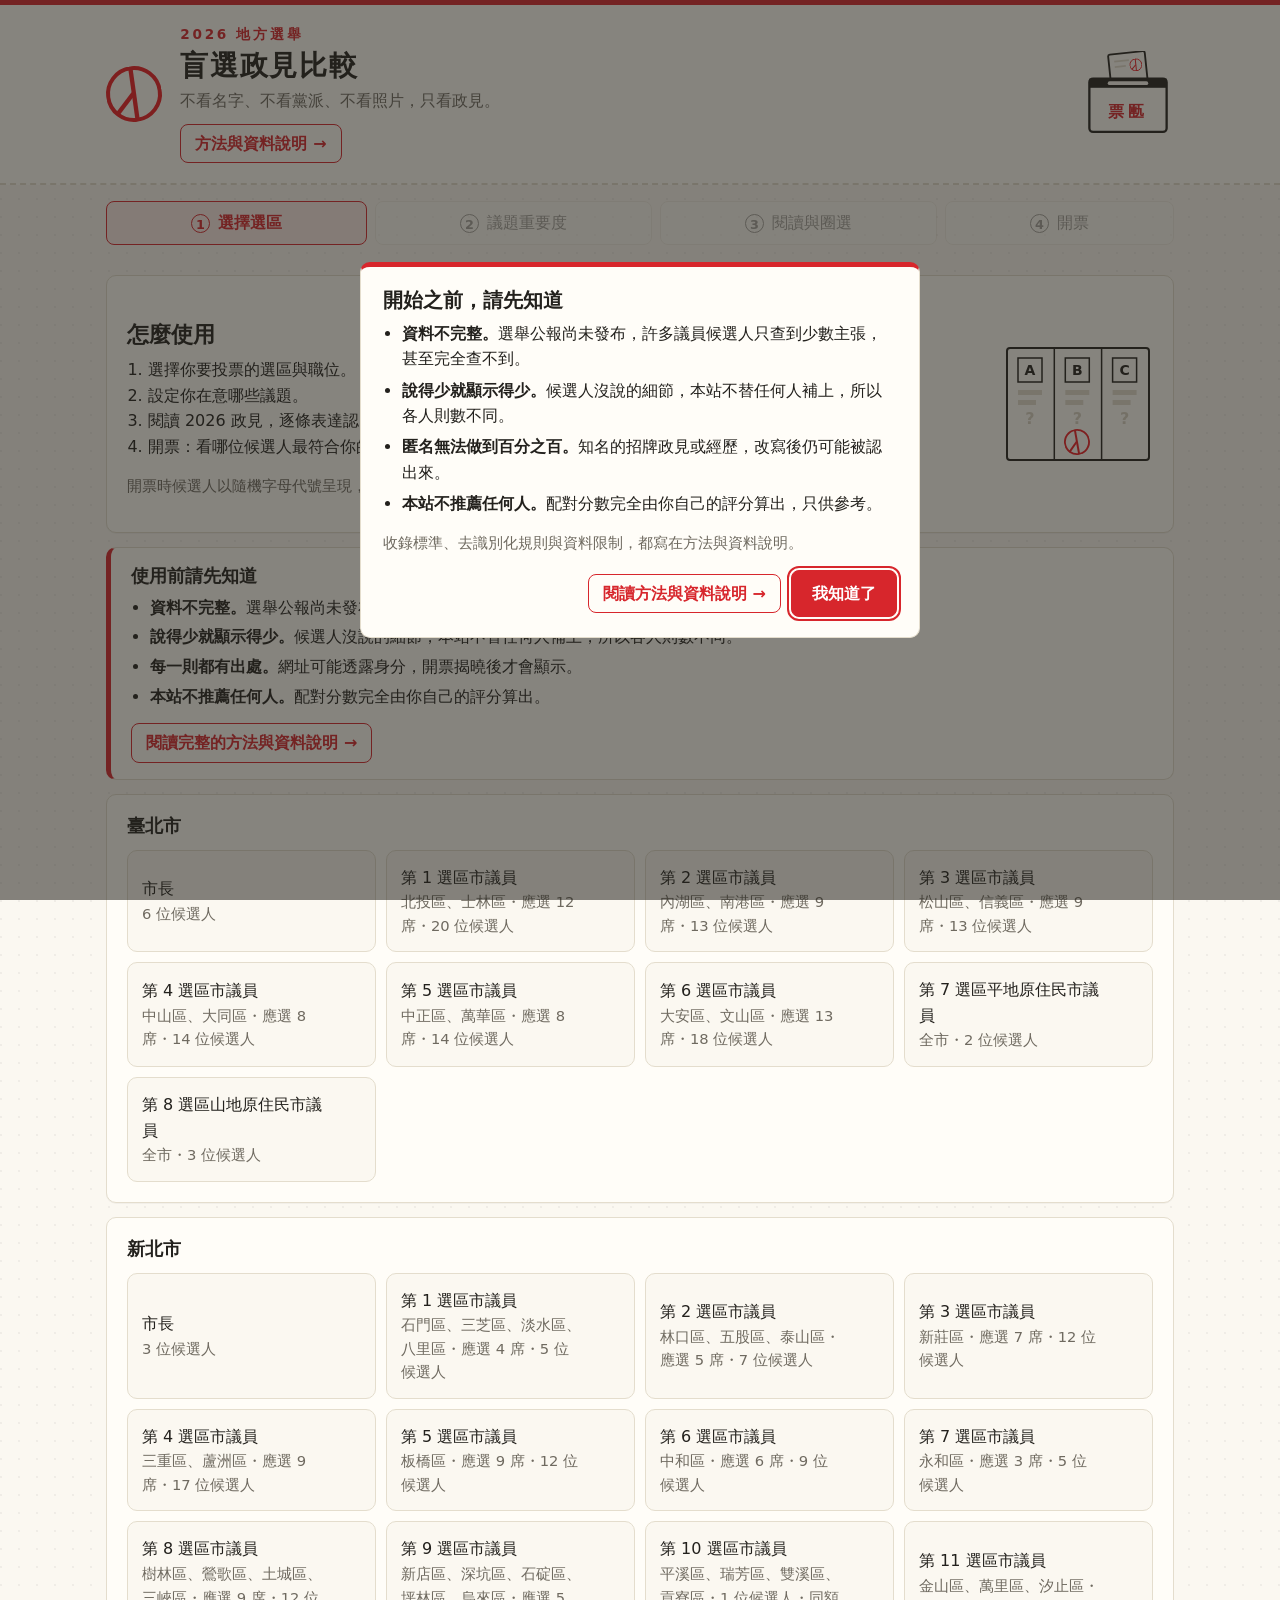
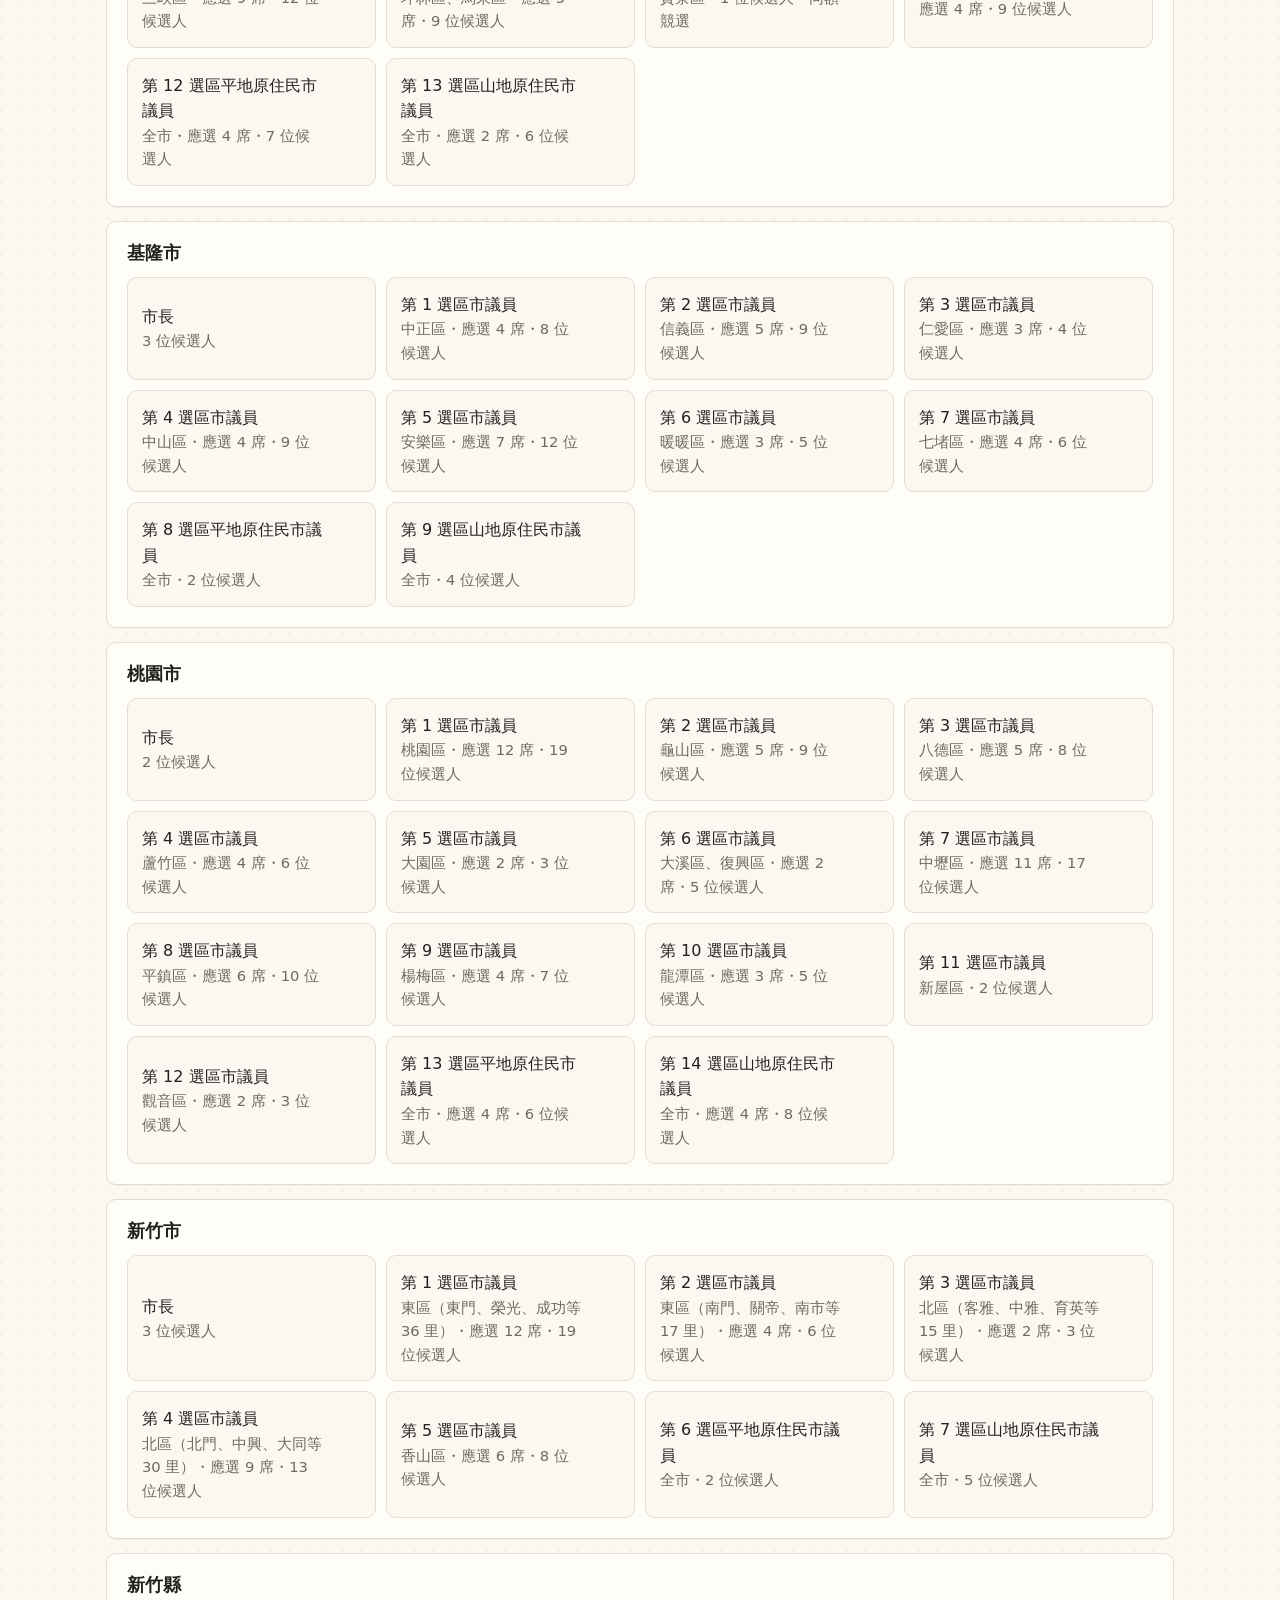
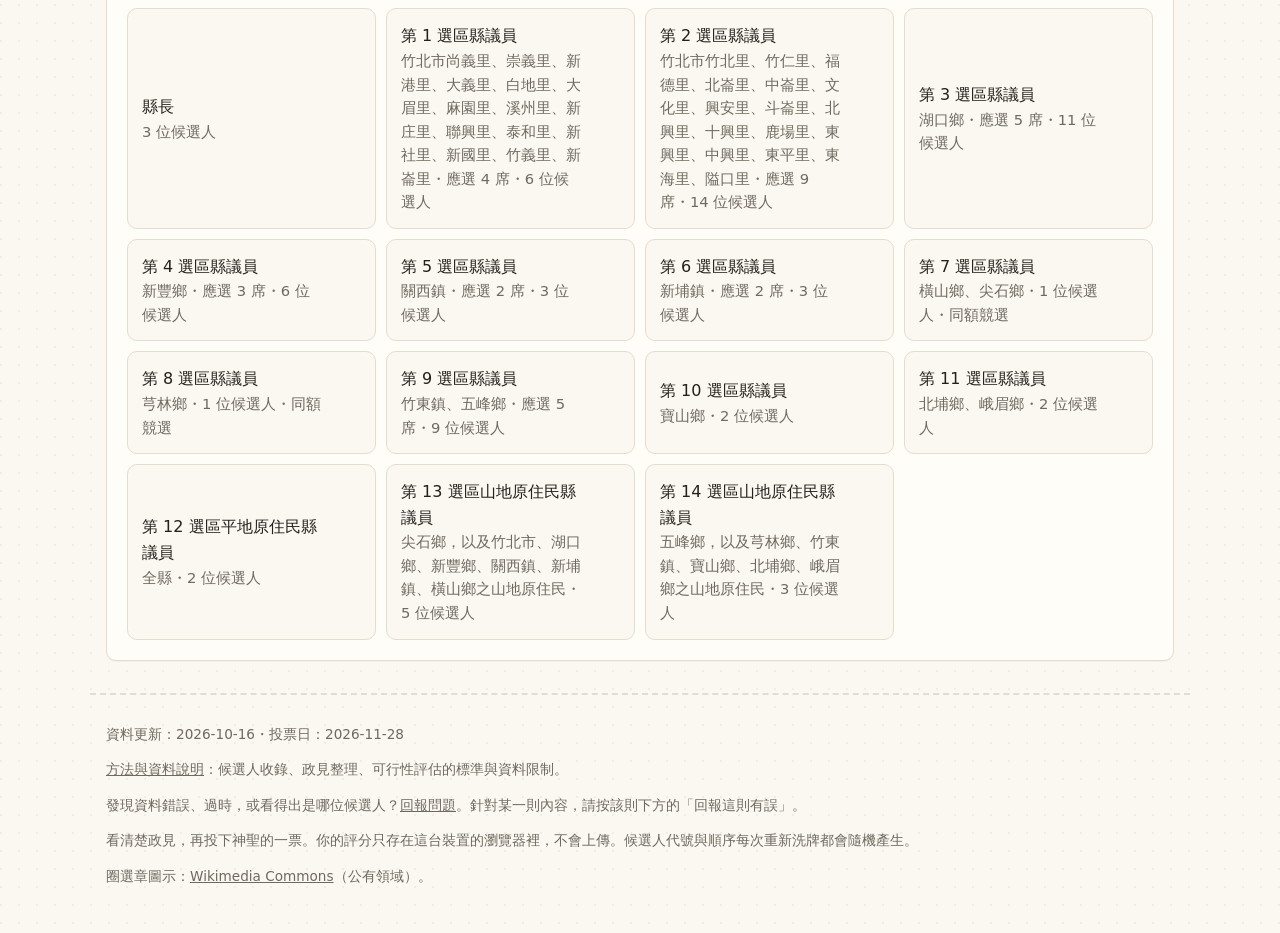
==== commit f3cdce8d: "Tighten prose in methodology, UI and README; fix stale references Co-Authored-By: Claude Opus 5.5 <n" ====
--- a/index.html
+++ b/index.html
@@ -15,7 +15,7 @@
       <div class="header-text">
         <p class="eyebrow">2026 地方選舉</p>
         <h1 class="brand">盲選政見比較</h1>
-        <p class="tagline">不看名字、不看黨派、不看照片，只看政見與做過的事。</p>
+        <p class="tagline">不看名字、不看黨派、不看照片，只看政見。</p>
         <a class="method-cta" href="methodology.html">方法與資料說明<span aria-hidden="true">→</span></a>
       </div>
       <div class="countdown" id="countdown" hidden></div>
--- a/style.css
+++ b/style.css
@@ -332,3 +332,6 @@
 .dialog-actions .method-cta { margin-top: 0; }
 .item-report { margin: 6px 0 0; font-size: .78rem; text-align: right; }
 .item-report a { color: var(--muted); }
+.stat-region { border-top: 1px solid var(--line); padding: 8px 0; }
+.stat-region > summary { cursor: pointer; font-weight: 700; }
+.stat-region > summary .muted { font-weight: 400; font-size: .88rem; margin-left: 8px; }
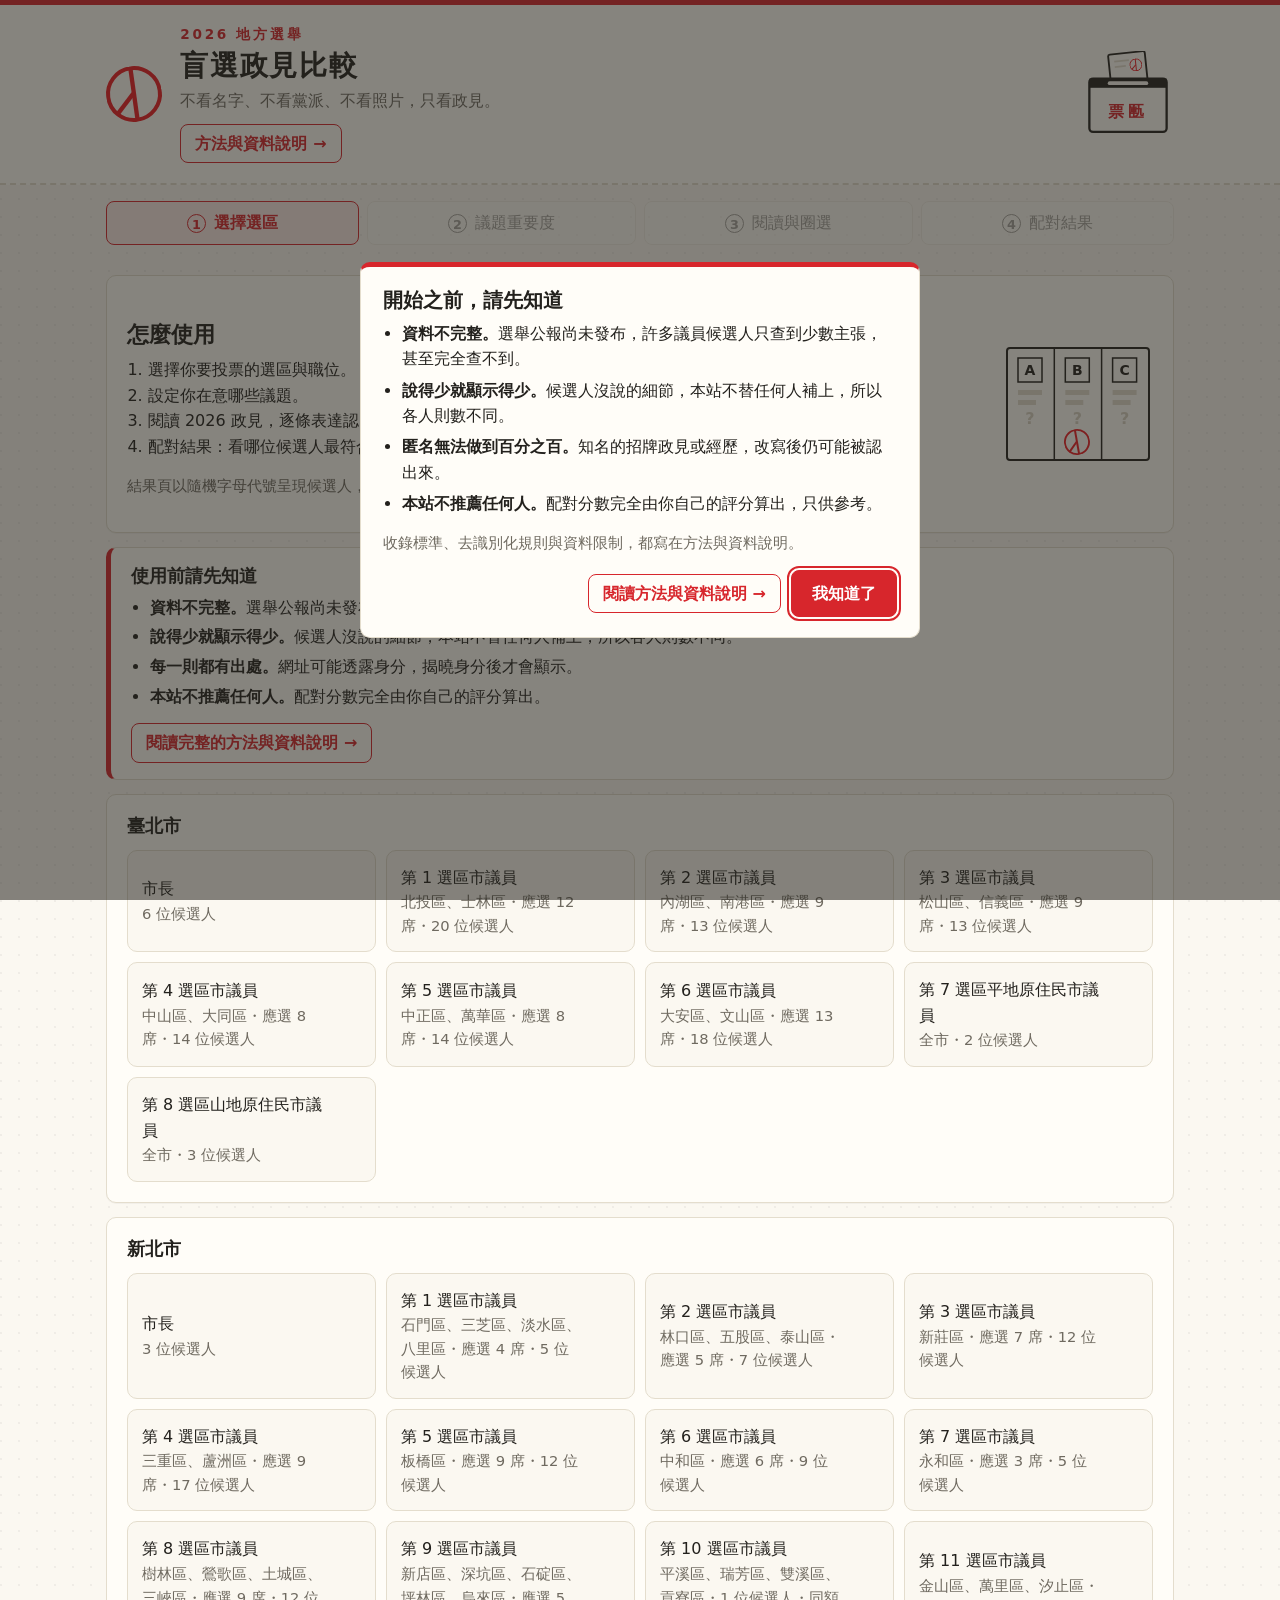
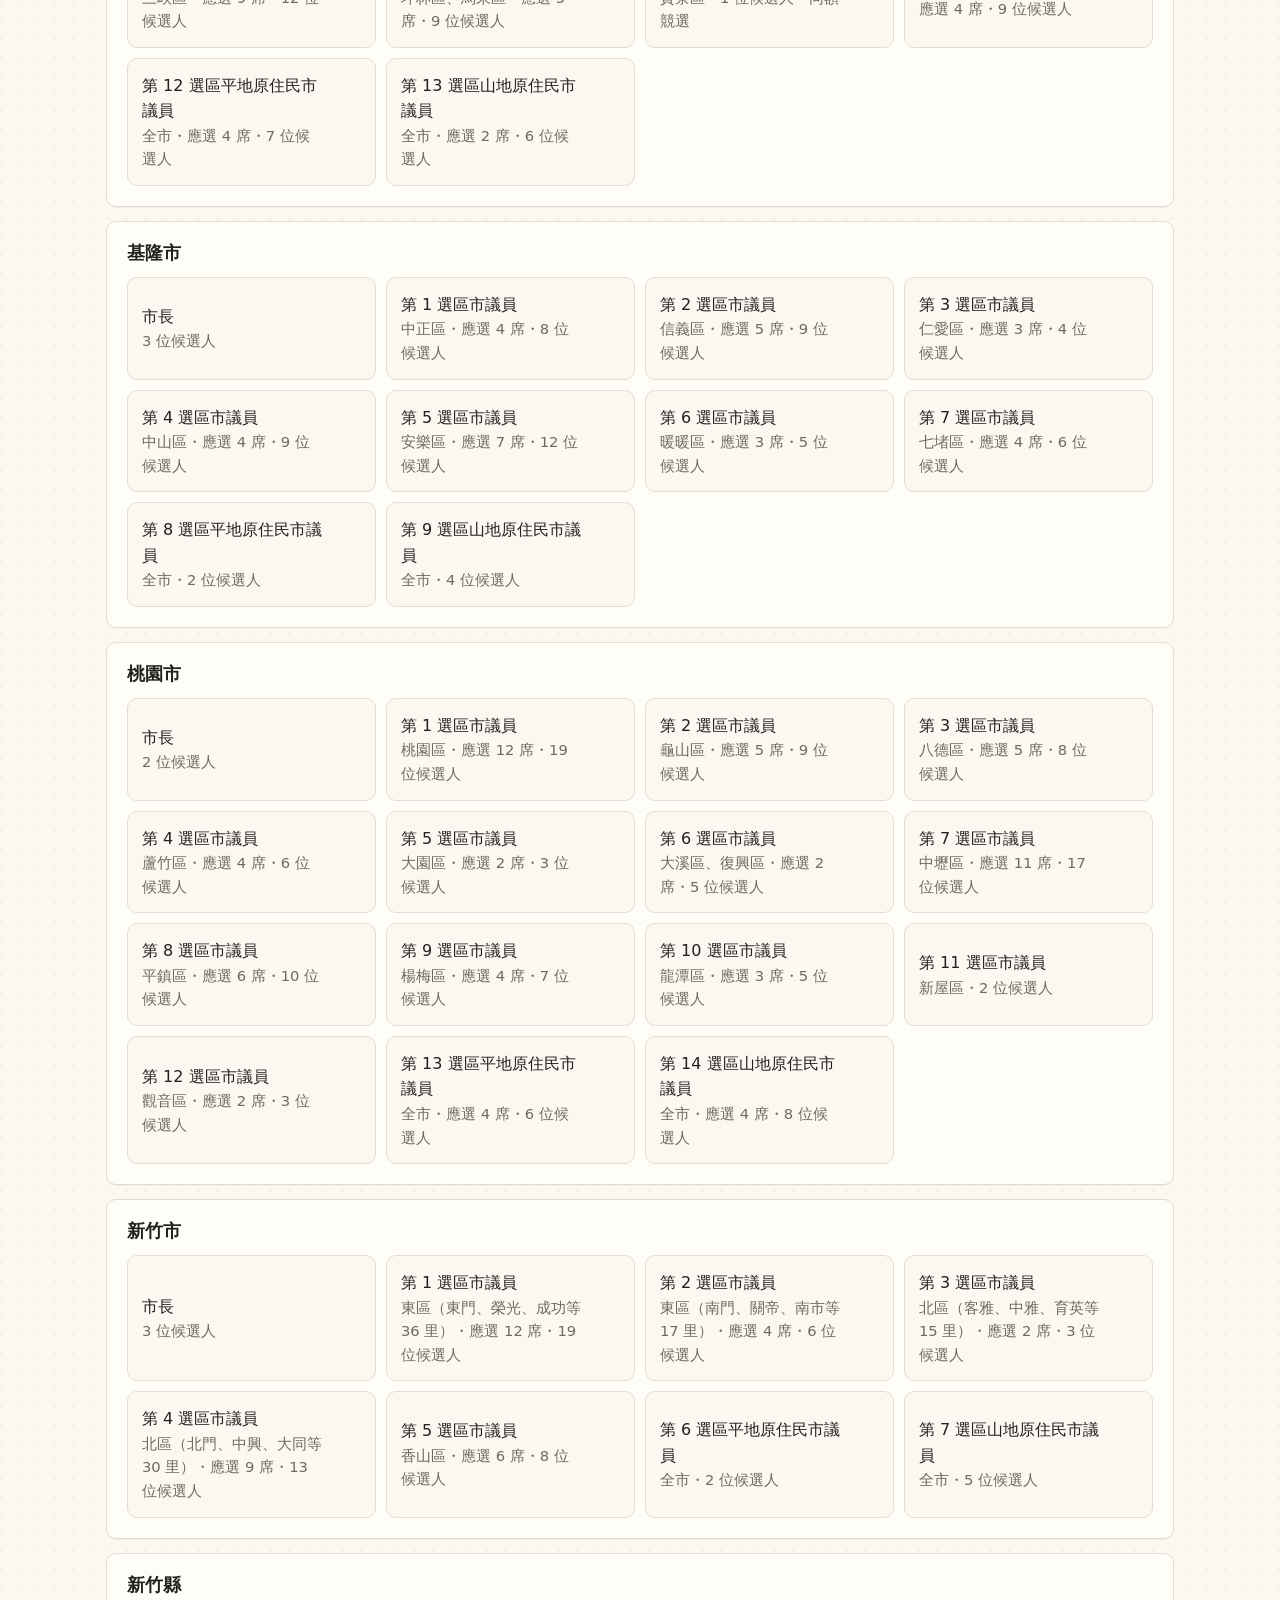
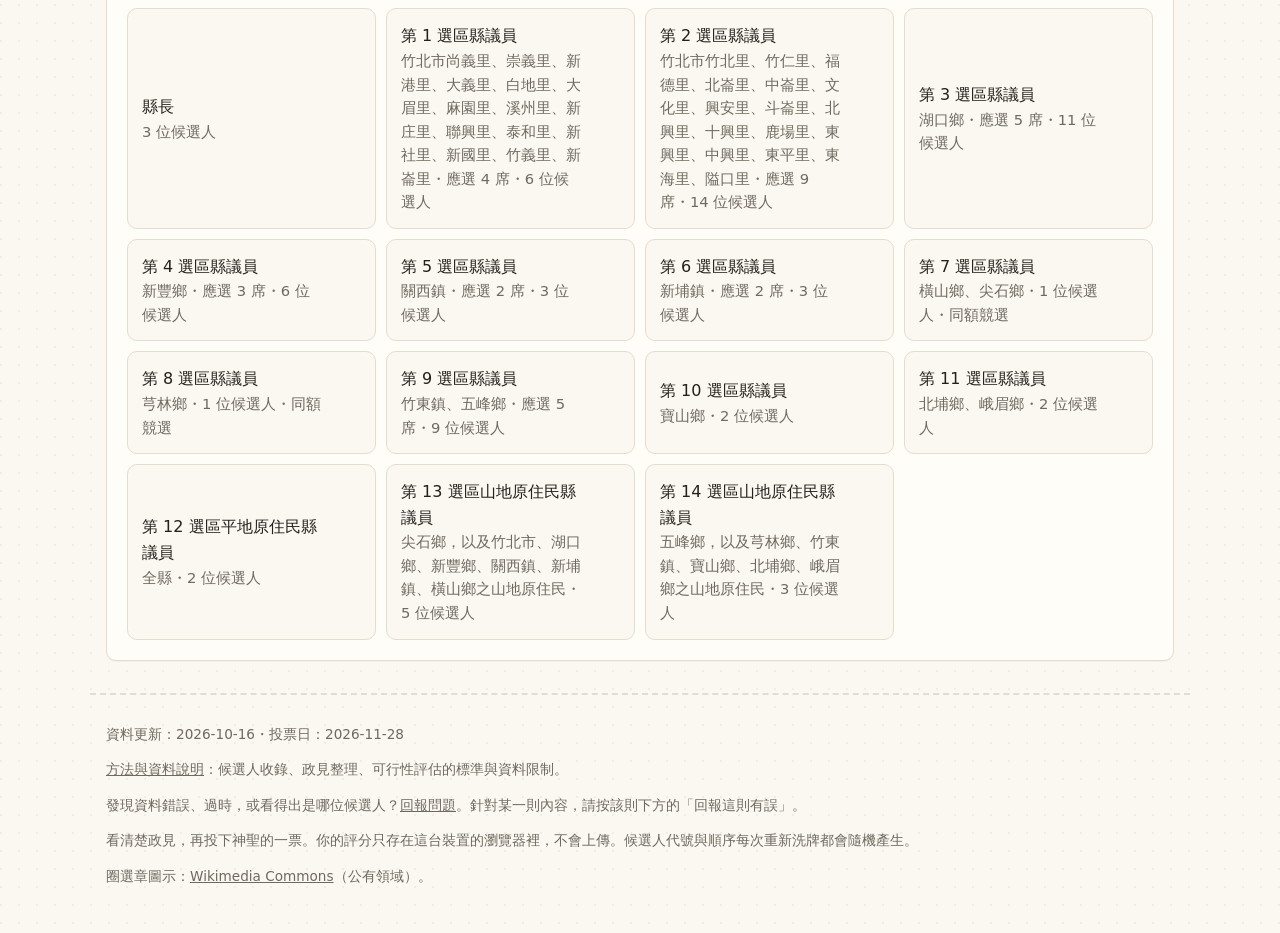
==== commit b467ffd0: "Rename step 4 from 開票 to 配對結果 to avoid confusion with real vote counting Co-Authored-By: Claude Opus" ====
--- a/index.html
+++ b/index.html
@@ -39,7 +39,7 @@
     <button data-step="race"><span class="step-no">1</span>選擇選區</button>
     <button data-step="weights"><span class="step-no">2</span>議題重要度</button>
     <button data-step="browse"><span class="step-no">3</span>閱讀與圈選</button>
-    <button data-step="result"><span class="step-no">4</span>開票</button>
+    <button data-step="result"><span class="step-no">4</span>配對結果</button>
   </nav>
 
   <main id="app" class="wrap" tabindex="-1"></main>
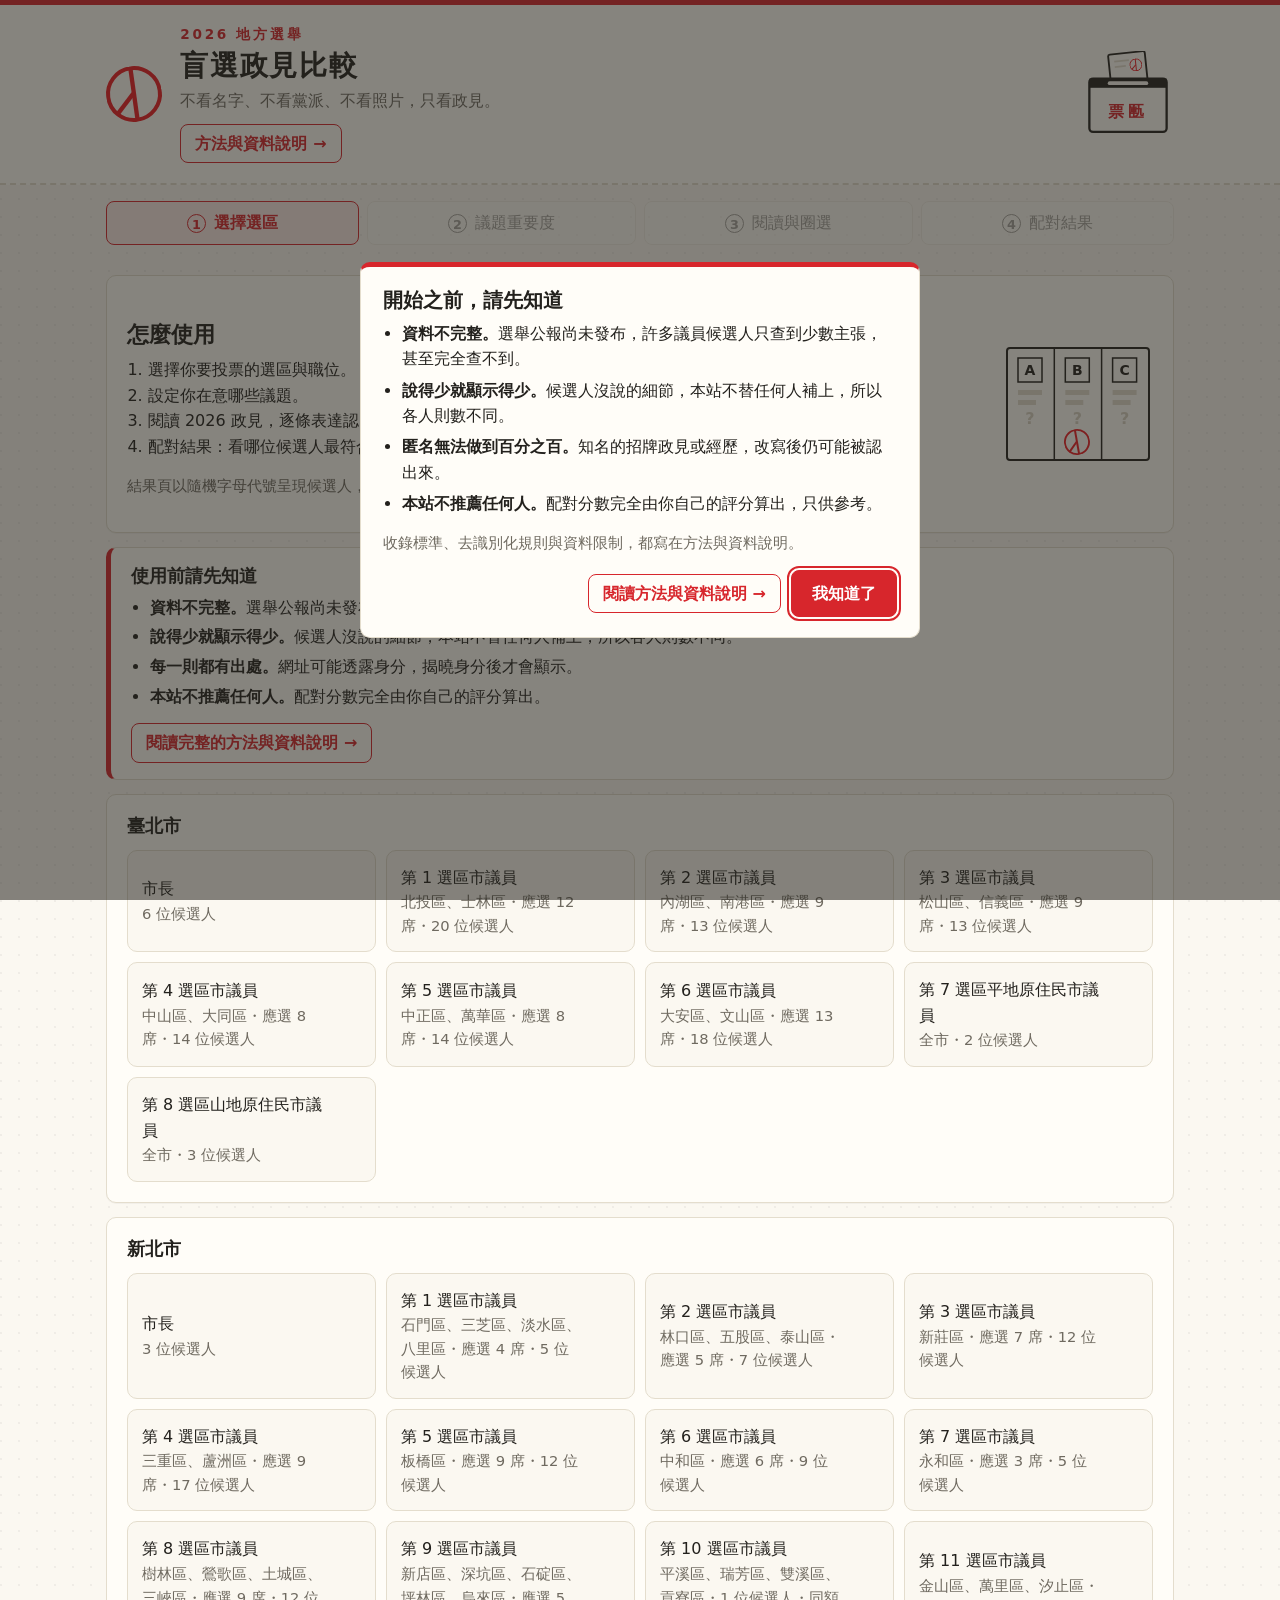
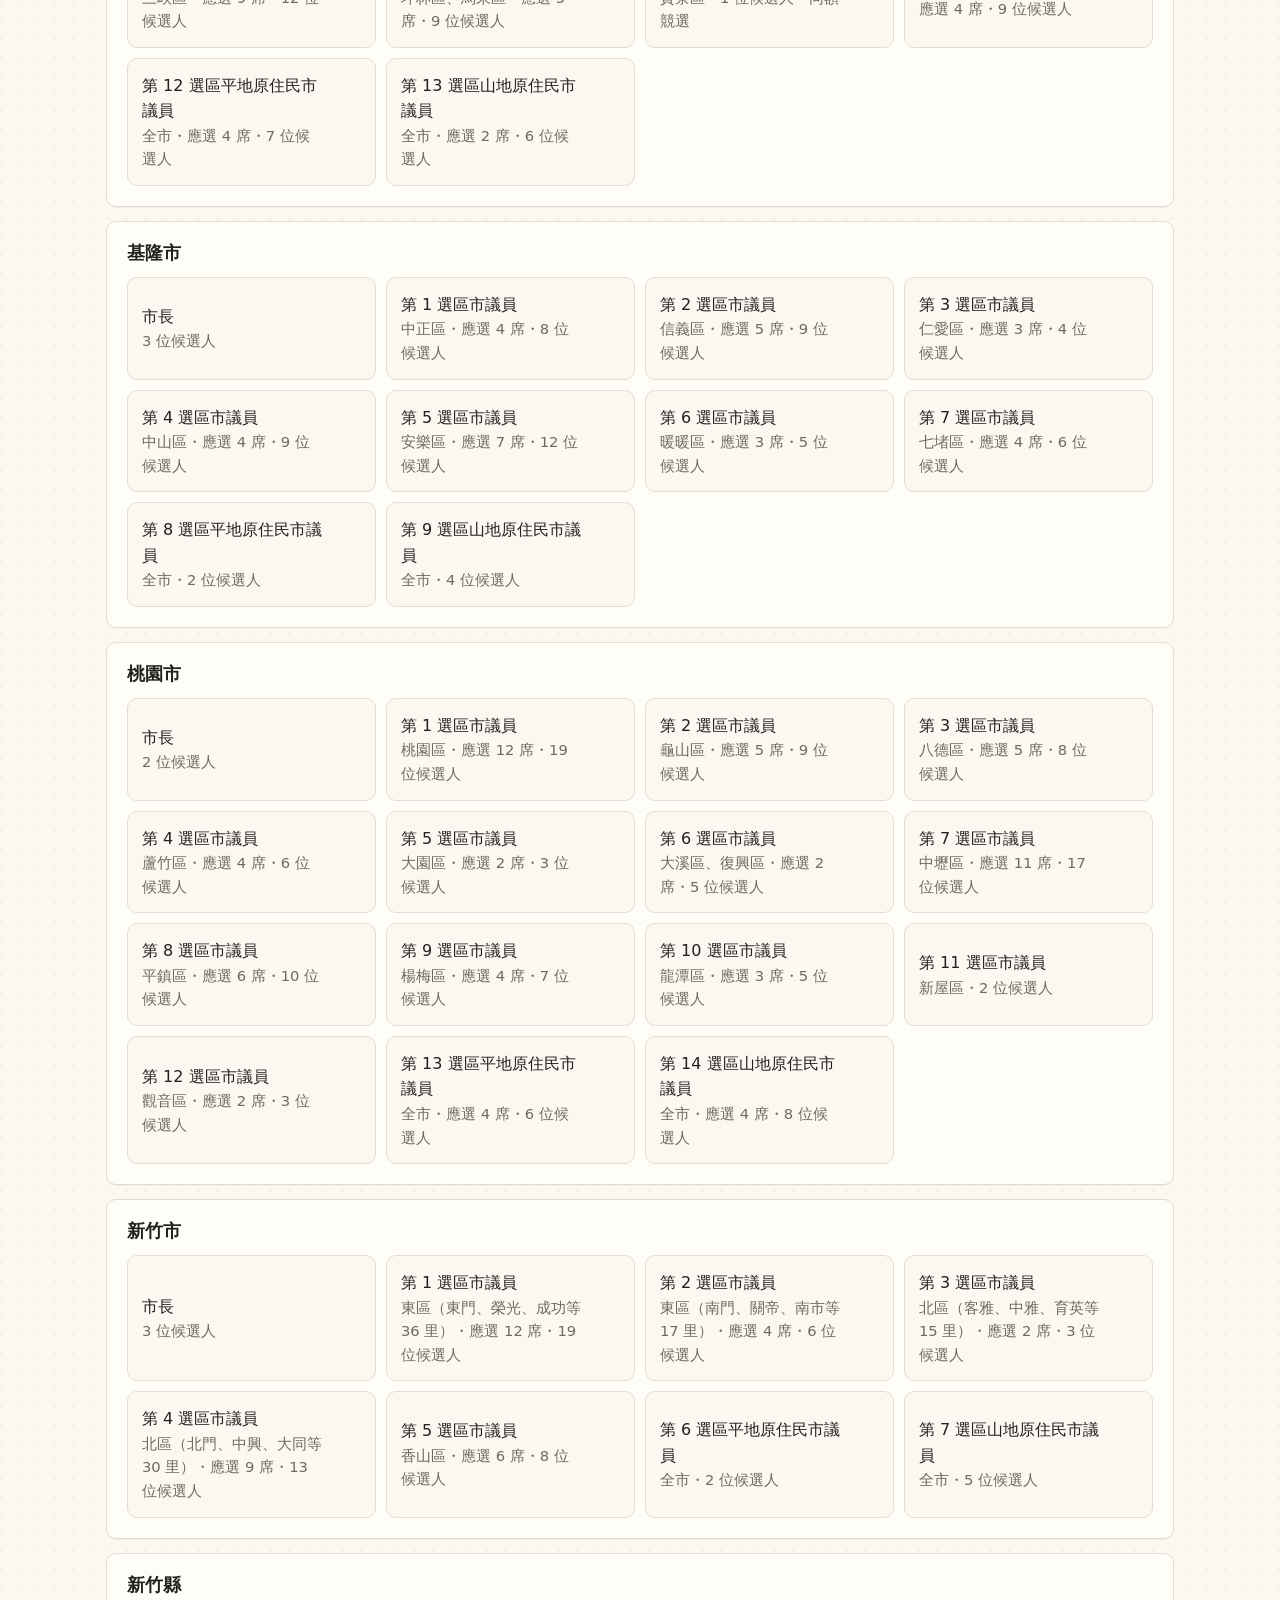
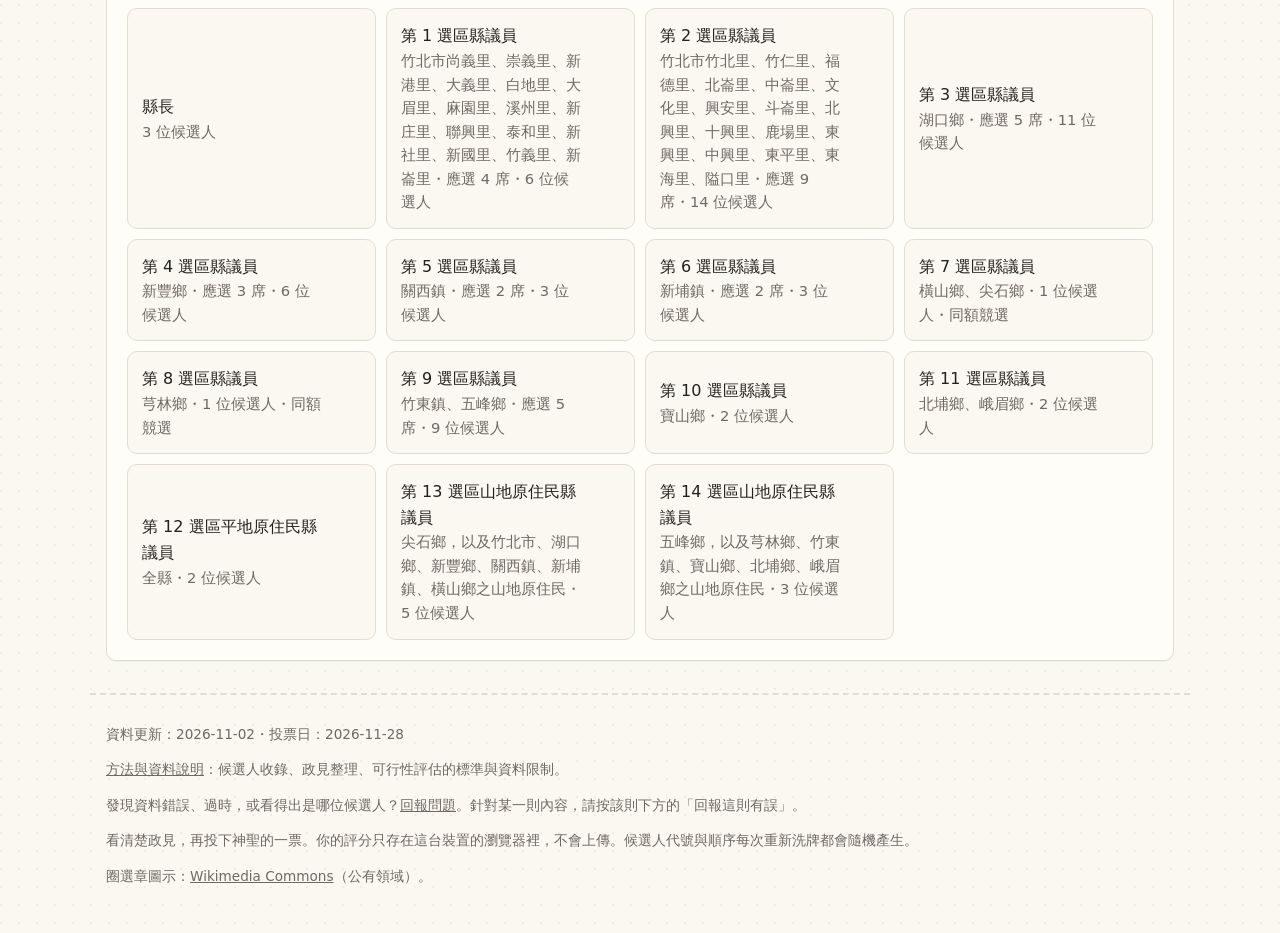
==== commit fa937b9a: "Blind feasibility assessments for Taipei council platforms (259) and 2 new mayor platforms Co-Author" ====
--- a/index.html
+++ b/index.html
@@ -142,6 +142,11 @@
   <script src="data/hsinchu-county-council-14.js"></script>
   <script src="data/new-taipei-feasibility.js"></script>
   <script src="data/taipei-feasibility.js"></script>
+  <script src="data/taipei-council-feasibility.js"></script>
+  <script src="data/keelung-feasibility.js"></script>
+  <script src="data/taoyuan-feasibility.js"></script>
+  <script src="data/hsinchu-city-feasibility.js"></script>
+  <script src="data/hsinchu-county-feasibility.js"></script>
   <script src="app.js"></script>
 </body>
 </html>
